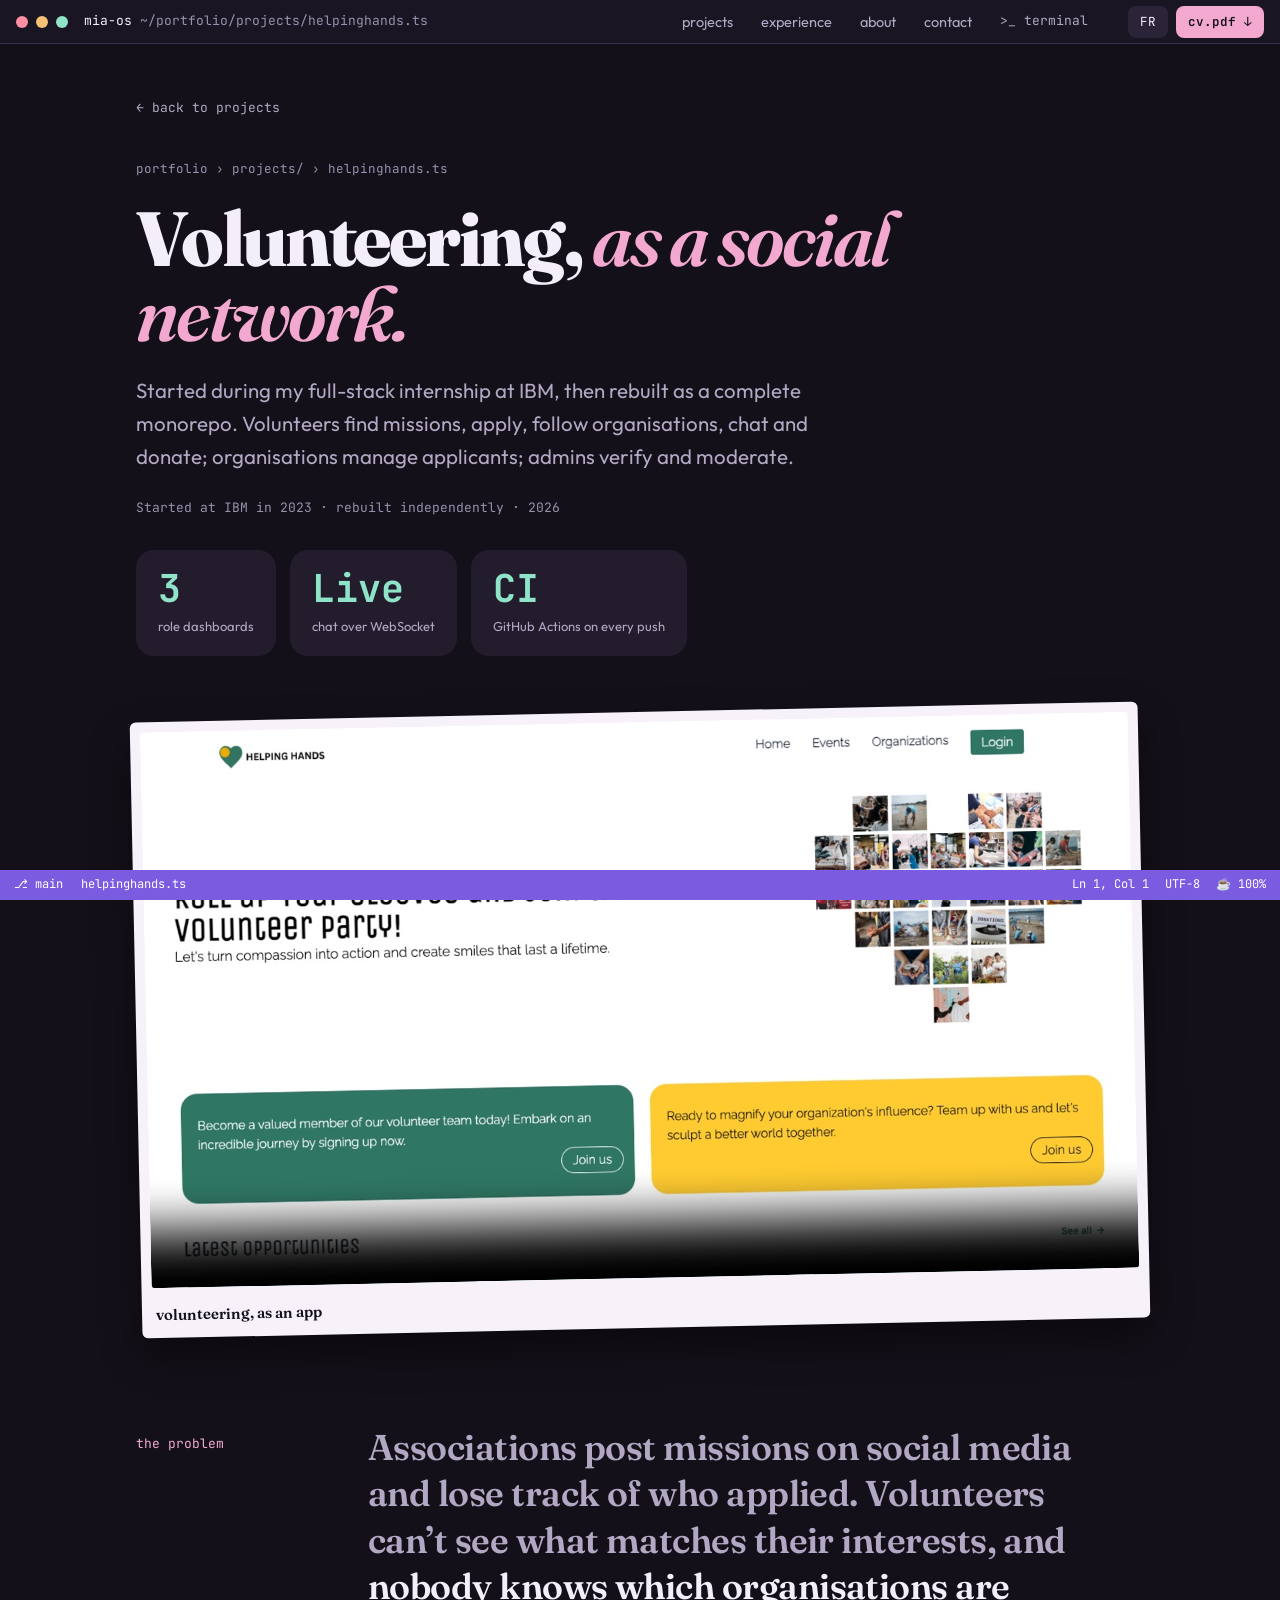
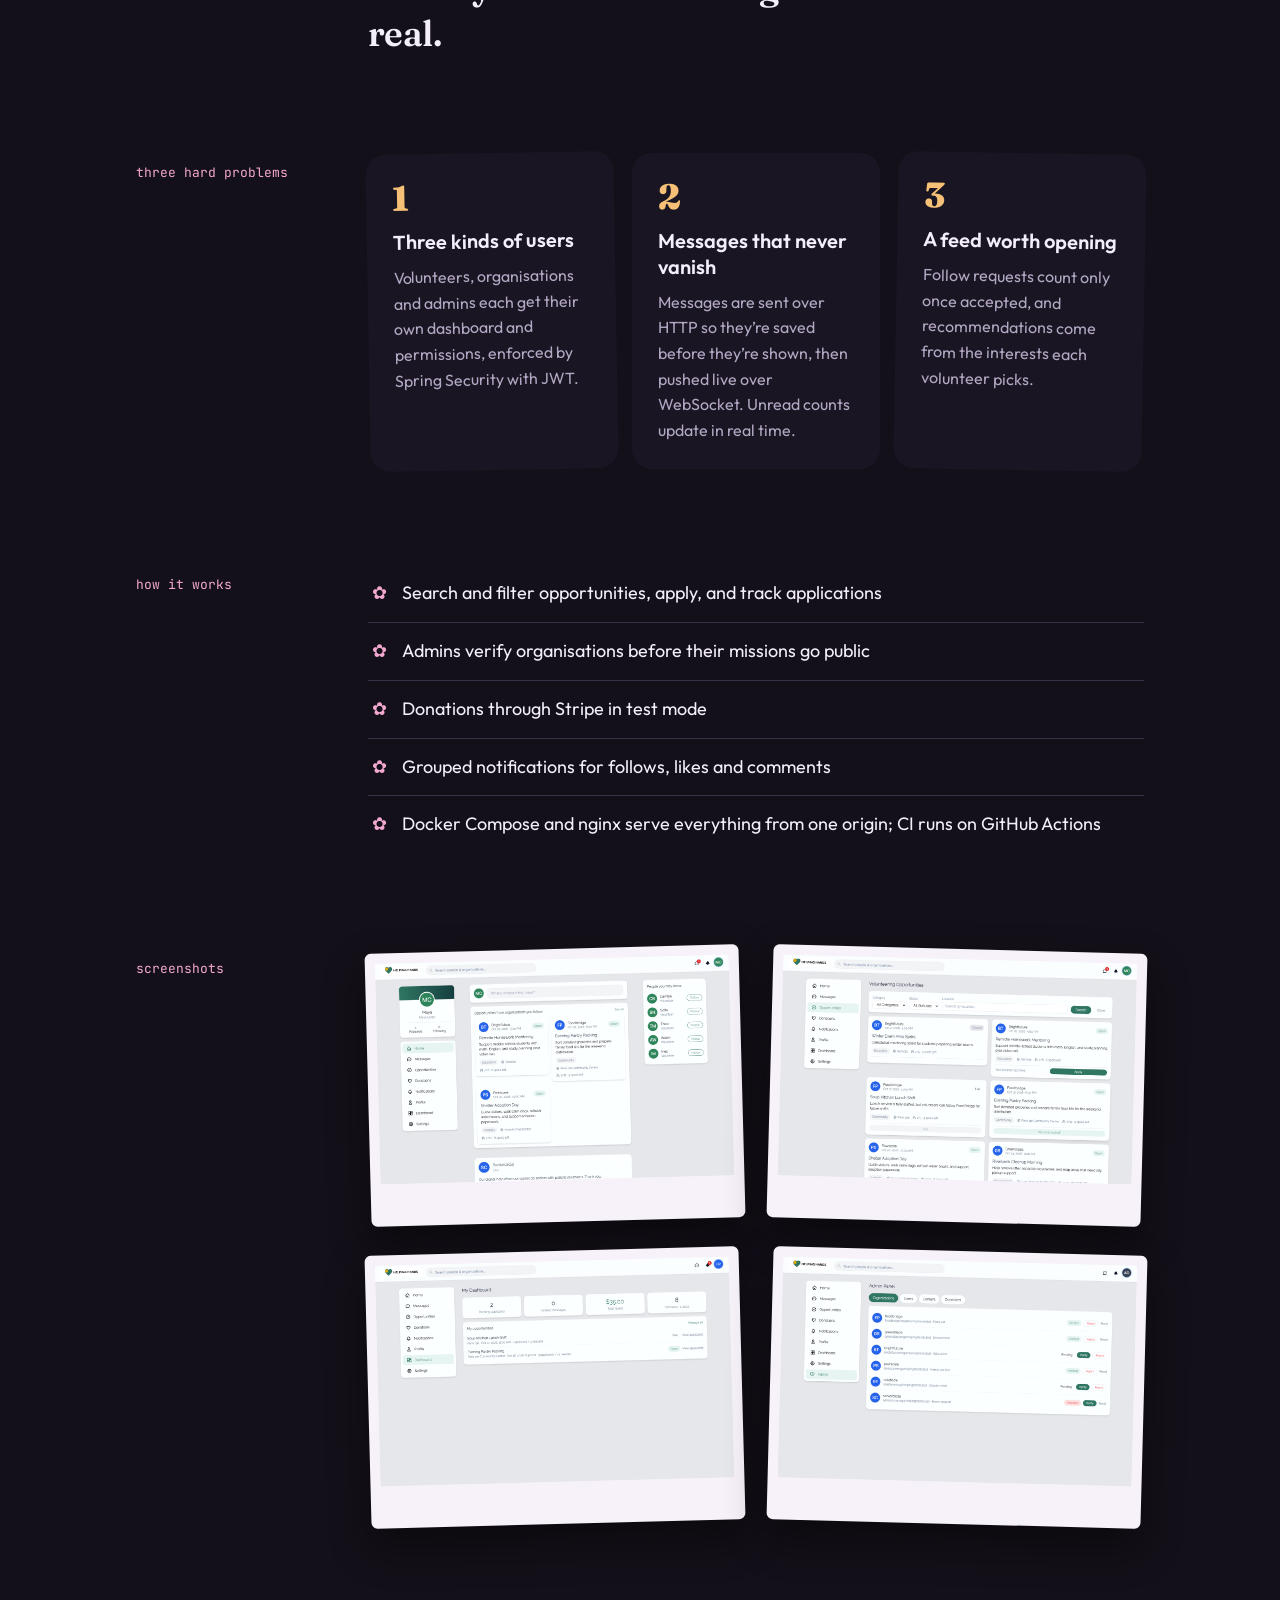
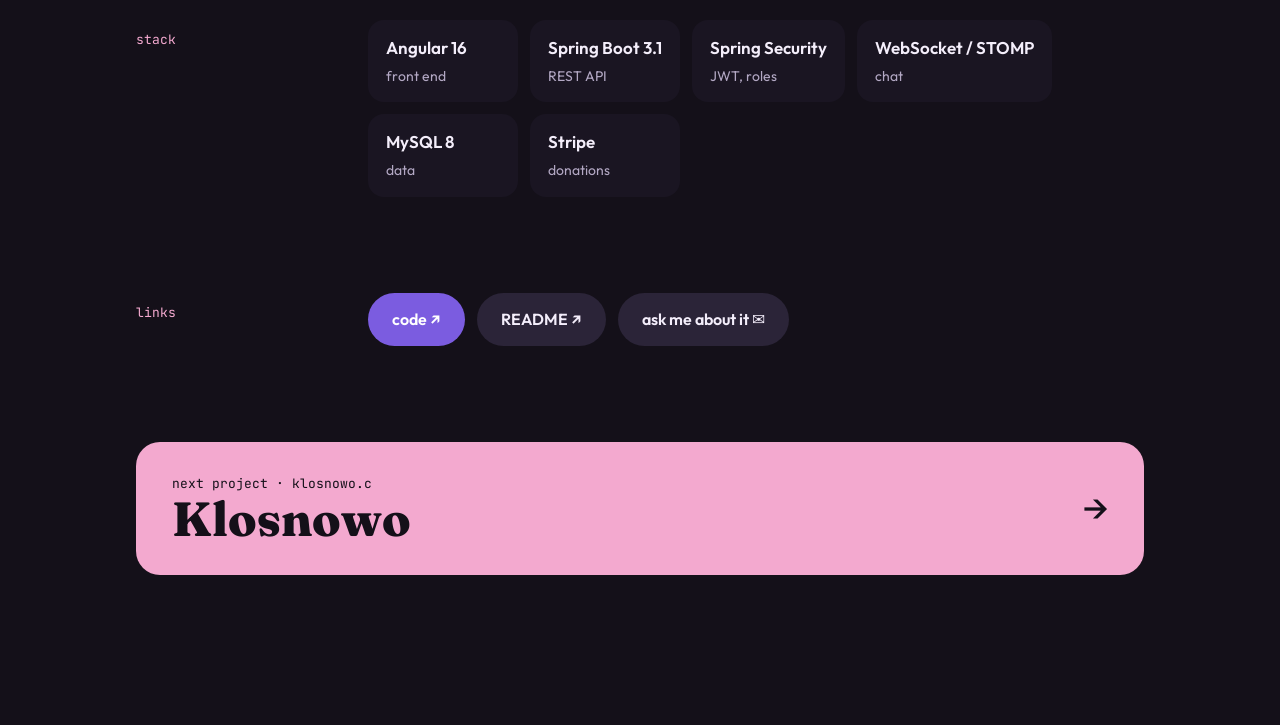
==== work/helpinghands/index.html @ a1e990af "Remove sidebar and achievements game; add a case-study page per project" ====
<!DOCTYPE html>
<html lang="en">
<head>
<meta charset="UTF-8">
<meta name="viewport" content="width=device-width, initial-scale=1.0">
<title>HelpingHands · Mia OS</title>
<meta name="description" content="Started during my full-stack internship at IBM, then rebuilt as a complete monorepo. Volunteers find missions, apply, follow organisations, chat and donate; organisations manage applicants; admins verify and moderate.">
<meta name="theme-color" content="#141019">
<meta name="color-scheme" content="dark">
<link rel="canonical" href="https://miaaa3.github.io/work/helpinghands/">
<meta property="og:type" content="article">
<meta property="og:title" content="HelpingHands: Volunteering, as a social network.">
<meta property="og:description" content="Started during my full-stack internship at IBM, then rebuilt as a complete monorepo. Volunteers find missions, apply, follow organisations, chat and donate; organisations manage applicants; admins verify and moderate.">
<meta property="og:image" content="https://miaaa3.github.io/assets/projects/helpinghands/cover.jpg">
<link rel="icon" href="../../assets/favicon.svg" type="image/svg+xml">
<link rel="preconnect" href="https://fonts.googleapis.com">
<link rel="preconnect" href="https://fonts.gstatic.com" crossorigin>
<link href="https://fonts.googleapis.com/css2?family=Fraunces:ital,opsz,wght@0,9..144,600;0,9..144,800;1,9..144,600&family=Outfit:wght@400;500;600&family=JetBrains+Mono:wght@400;600&display=swap" rel="stylesheet">
<link rel="stylesheet" href="../../css/style.css">
</head>
<body data-case="helpinghands" data-root="../../">
<header class="titlebar">
  <div class="lights" aria-hidden="true"><i></i><i></i><i></i></div>
  <a class="titlebar-name" href="../../">mia-os <span>~/portfolio/projects/helpinghands.ts</span></a>
  <nav class="topnav" aria-label="Sections">
    <a href="../../#projects" data-i18n="nav.work">projects</a>
    <a href="../../#experience" data-i18n="nav.exp">experience</a>
    <a href="../../#about" data-i18n="nav.about">about</a>
    <a href="../../#contact" data-i18n="nav.contact">contact</a>
    <button type="button" id="openTerm">&gt;_ <span data-i18n="nav.term">terminal</span></button>
  </nav>
  <div class="titlebar-actions">
    <button type="button" class="pill" id="langBtn" data-i18n="lang">FR</button>
    <a class="pill pill-rose" href="../../assets/CV-Meryem-Belmouaddine.pdf" target="_blank" rel="noopener">cv.pdf ↓</a>
  </div>
</header>

<main class="case" id="case">
  <noscript><h1>HelpingHands</h1><p>Started during my full-stack internship at IBM, then rebuilt as a complete monorepo. Volunteers find missions, apply, follow organisations, chat and donate; organisations manage applicants; admins verify and moderate.</p><p><a href="https://github.com/miaaa3/HelpingHands">Code on GitHub</a></p></noscript>
</main>

<footer class="statusbar">
  <span>⎇ main</span>
  <span class="hide-sm">helpinghands.ts</span>
  <span class="sb-right"><span id="sbLine">Ln 1, Col 1</span><span class="hide-sm">UTF-8</span><span id="sbCoffee">☕ 100%</span></span>
</footer>

<dialog class="term" id="term" aria-label="Terminal">
  <div class="term-bar"><span>TERMINAL</span><button type="button" id="termClose" aria-label="Close">×</button></div>
  <pre class="term-out" id="termOut"></pre>
  <form class="term-in" id="termForm" autocomplete="off"><label for="termInput">mia@mulhouse ~/portfolio $</label><input id="termInput" type="text" spellcheck="false" autocapitalize="off"></form>
</dialog>

<script src="../../js/projects.js"></script>
<script src="../../js/i18n.js"></script>
<script src="../../js/cases.js"></script>
<script src="../../js/main.js"></script>
</body>
</html>
---- css/style.css ----
/* Mia OS · portfolio v4. Bloom's palette and fonts (Fraunces + Outfit),
   an editor-style shell (title bar, status bar, terminal), a sticker desk
   hero, and one case-study page per project. */

:root {
  --bg: #141019;
  --panel: #1A1522;
  --card: #221C2D;
  --card-2: #2B2438;
  --card-3: #352C45;
  --line: #3A3049;
  --text: #F4EEFB;
  --muted: #B3A8C4;
  --faint: #9A8FAD;
  --violet: #7B5CE0;
  --violet-2: #8F74EA;
  --orchid: #B65FB0;
  --rose: #F3A9CF;
  --peri: #6E7FD0;
  --mint: #8FE3C8;
  --amber: #F6C177;
  --lilac: #DCD0F2;
  --paper: #F7F1FA;

  --display: 'Fraunces', Georgia, serif;
  --sans: 'Outfit', system-ui, sans-serif;
  --mono: 'JetBrains Mono', ui-monospace, Menlo, monospace;
  --ease: cubic-bezier(.2, .9, .25, 1);
  --pop: cubic-bezier(.34, 1.56, .64, 1);
  --side: 260px;
  --bar: 44px;
  --status: 30px;
}

*, *::before, *::after { margin: 0; padding: 0; box-sizing: border-box; }
html { scroll-behavior: smooth; scroll-padding-top: calc(var(--bar) + 48px); }
body { background: var(--bg); color: var(--text); font-family: var(--sans); font-size: 17px; line-height: 1.6; -webkit-font-smoothing: antialiased; overflow-x: hidden; padding-bottom: var(--status); }
a { color: inherit; text-decoration: none; }
img { display: block; max-width: 100%; }
button { font: inherit; color: inherit; background: none; border: 0; cursor: pointer; }
ul, ol { list-style: none; }
em { font-style: italic; color: var(--rose); }
::selection { background: var(--violet); color: #fff; }
:focus-visible { outline: 2px solid var(--rose); outline-offset: 3px; border-radius: 6px; }
.skip { position: absolute; left: 12px; top: -80px; z-index: 300; background: var(--rose); color: var(--bg); padding: 10px 16px; border-radius: 10px; }
.skip:focus { top: 12px; }

/* ================= window chrome ================= */
.titlebar { position: sticky; top: 0; z-index: 100; height: var(--bar); display: flex; align-items: center; gap: 16px; padding: 0 16px; background: var(--panel); border-bottom: 1px solid var(--line); }
.lights { display: flex; gap: 8px; }
.lights i { width: 12px; height: 12px; border-radius: 50%; background: #FF8FA3; }
.lights i:nth-child(2) { background: var(--amber); }
.lights i:nth-child(3) { background: var(--mint); }
.titlebar-name { margin-right: auto; font-family: var(--mono); font-size: 13px; color: var(--text); }
.titlebar-name span { color: var(--faint); }
.titlebar-actions { display: flex; gap: 8px; }
.pill { font-family: var(--mono); font-size: 12.5px; padding: 6px 12px; border-radius: 8px; background: var(--card-2); transition: background-color .2s, transform .2s var(--pop); }
.pill:hover { background: var(--card-3); transform: translateY(-1px); }
.pill-rose { background: var(--rose); color: var(--bg); font-weight: 600; }
.pill-rose:hover { background: #F8C4DE; }

.crumb { font-family: var(--mono); font-size: 12.5px; color: var(--faint); margin-bottom: 22px; }

/* ================= README / hero ================= */
.readme { overflow-x: clip; display: grid; grid-template-columns: minmax(0, 1fr) minmax(0, 1.05fr); gap: 32px; padding: 56px 56px 72px; min-height: calc(100svh - var(--bar) - 40px - var(--status)); align-items: center; }
.status-chip { display: inline-flex; align-items: center; gap: 10px; background: var(--card-2); padding: 7px 14px; border-radius: 999px; font-size: 14px; margin-bottom: 24px; }
.dot { width: 9px; height: 9px; border-radius: 50%; background: var(--mint); animation: ping 2s infinite; }
@keyframes ping { 0% { box-shadow: 0 0 0 0 rgba(143, 227, 200, .6); } 70% { box-shadow: 0 0 0 9px rgba(143, 227, 200, 0); } 100% { box-shadow: 0 0 0 0 rgba(143, 227, 200, 0); } }
.readme h1 { font-family: var(--display); font-weight: 800; font-size: clamp(2.8rem, 5.6vw, 5.4rem); line-height: .98; letter-spacing: -.035em; margin-bottom: 24px; }
.readme h1 em { font-weight: 600; }
.lead { font-size: clamp(1.05rem, 1.3vw, 1.25rem); color: var(--muted); max-width: 560px; margin-bottom: 30px; }
.lead b { color: var(--text); font-weight: 500; }
.actions { display: flex; flex-wrap: wrap; gap: 12px; }
.btn { display: inline-flex; align-items: center; gap: 8px; padding: 14px 24px; border-radius: 999px; font-weight: 600; font-size: 16px; transition: transform .25s var(--pop), background-color .2s; }
.btn:hover { transform: translateY(-3px) rotate(-1deg); }
.btn:active { transform: translateY(0) scale(.97); }
.btn-violet { background: var(--violet); color: #fff; }
.btn-violet:hover { background: var(--violet-2); }
.btn-ghost { background: var(--card-2); }
.btn-ghost:hover { background: var(--card-3); }
.drag-hint { margin-top: 28px; font-family: var(--mono); font-size: 13px; color: var(--faint); }

.desk { position: relative; height: min(640px, 72svh); }
.drag { position: absolute; left: var(--x); top: var(--y); transform: rotate(var(--r)); touch-action: none; cursor: grab; user-select: none; -webkit-user-select: none; transition: transform .35s var(--pop), box-shadow .3s; }
.drag:hover { transform: rotate(0deg) scale(1.03); z-index: 20; }
.drag.dragging { cursor: grabbing; transform: rotate(0deg) scale(1.06); z-index: 30; transition: none; }
.polaroid { display: block; background: var(--paper); padding: 10px 10px 42px; border-radius: 6px; box-shadow: 0 18px 40px rgba(0, 0, 0, .45); color: var(--bg); }
.desk .polaroid { width: var(--w); }
.polaroid img { width: 100%; height: auto; aspect-ratio: 16 / 10; object-fit: cover; object-position: top; border-radius: 3px; pointer-events: none; }
.polaroid .cap { position: absolute; left: 14px; bottom: 11px; font-family: var(--display); font-weight: 600; font-size: 15px; }
.tape { position: absolute; top: -12px; left: 50%; width: 84px; height: 24px; transform: translateX(-50%) rotate(-4deg); background: rgba(246, 193, 119, .72); }
.sticker { font-family: var(--display); font-weight: 800; line-height: 1; text-align: center; box-shadow: 0 10px 24px rgba(0, 0, 0, .35); }
.s-casa { width: 140px; height: 140px; border-radius: 50%; background: var(--amber); color: var(--bg); display: grid; place-items: center; font-size: 20px; }
.s-intern { padding: 13px 20px; border-radius: 999px; background: var(--mint); color: var(--bg); font-size: 19px; }
.s-code { padding: 11px 16px; border-radius: 14px; background: var(--violet); color: #fff; font-family: var(--mono); font-weight: 600; font-size: 14px; }
.s-star { width: 108px; height: 108px; background: var(--orchid); color: var(--paper); display: grid; place-items: center; font-size: 40px; box-shadow: none; clip-path: polygon(50% 0, 61% 35%, 98% 35%, 68% 57%, 79% 91%, 50% 70%, 21% 91%, 32% 57%, 2% 35%, 39% 35%); }
.s-coffee { padding: 11px 18px; border-radius: 14px; background: var(--rose); color: var(--bg); font-size: 17px; }

.marquee { overflow: hidden; max-width: 100%; background: var(--rose); color: var(--bg); padding: 14px 0; white-space: nowrap; }
.marquee-track { display: inline-flex; animation: marquee 40s linear infinite; }
.marquee:hover .marquee-track { animation-play-state: paused; }
.marquee-track span { font-family: var(--display); font-weight: 800; font-size: 24px; padding: 0 18px; }
@keyframes marquee { to { transform: translateX(-50%); } }

/* ================= sections ================= */
.section { padding: 110px 56px; }
.section-head { max-width: 760px; margin-bottom: 56px; }
.section h2 { font-family: var(--display); font-weight: 800; font-size: clamp(2.2rem, 4.2vw, 3.8rem); line-height: 1; letter-spacing: -.03em; margin-bottom: 18px; }
.section h2 em { font-weight: 600; }
.section-head > p:not(.crumb) { color: var(--muted); font-size: 18px; }
.filters { display: flex; gap: 8px; flex-wrap: wrap; margin-top: 24px; }
.filters button { font-family: var(--mono); font-size: 13px; padding: 7px 14px; border-radius: 999px; background: var(--card); color: var(--muted); transition: background-color .2s, color .2s, transform .2s var(--pop); }
.filters button:hover { color: var(--text); transform: translateY(-2px); }
.filters button[aria-pressed="true"] { background: var(--text); color: var(--bg); }

/* projects: polaroid + file card */
.projects { display: flex; flex-direction: column; gap: 72px; }
.project { display: grid; grid-template-columns: minmax(0, 1fr) minmax(0, 1fr); gap: 48px; align-items: center; }
.project.hidden { display: none; }
.project:nth-child(even) .shot { order: 2; }
.shot { position: relative; display: block; width: 100%; transform: rotate(var(--r)); transition: transform .4s var(--pop); text-align: left; }
.shot:hover { transform: rotate(0) scale(1.02); }
.shot .polaroid { padding-bottom: 46px; }
.shot video, .shot img { width: 100%; aspect-ratio: 16 / 10; object-fit: cover; object-position: top; border-radius: 3px; display: block; }
.shot .play { position: absolute; right: 18px; bottom: 56px; background: var(--bg); color: var(--text); font-family: var(--mono); font-size: 12px; padding: 5px 10px; border-radius: 999px; }
.pcard { background: var(--panel); border-radius: 20px; overflow: hidden; }
.pcard-tab { display: flex; justify-content: space-between; padding: 10px 18px; background: var(--card); font-family: var(--mono); font-size: 12.5px; color: var(--muted); }
.pcard-body { padding: 26px 28px 28px; }
.pcard .role { font-size: 14px; color: var(--faint); margin-bottom: 8px; }
.pcard h3 { font-family: var(--display); font-weight: 800; font-size: clamp(1.8rem, 2.6vw, 2.4rem); line-height: 1.05; letter-spacing: -.02em; margin-bottom: 12px; }
.pcard .desc { color: var(--muted); margin-bottom: 20px; }
.figs { display: flex; flex-wrap: wrap; gap: 10px; margin-bottom: 20px; }
.fig { background: var(--card); border-radius: 14px; padding: 10px 14px; }
.fig b { display: block; font-family: var(--mono); font-size: 18px; color: var(--mint); }
.fig span { font-size: 13px; color: var(--muted); }
.tags { display: flex; flex-wrap: wrap; gap: 6px; margin-bottom: 22px; }
.tag { font-family: var(--mono); font-size: 12px; padding: 4px 10px; border-radius: 8px; background: var(--card-2); color: var(--lilac); }
.pcard .actions .btn { padding: 11px 20px; font-size: 15px; }

/* experience: git log */
.log { position: relative; max-width: 940px; }
.log::before { content: ""; position: absolute; left: 13px; top: 18px; bottom: 18px; width: 2px; background: var(--line); }
.commit { position: relative; display: grid; grid-template-columns: 28px 76px minmax(0, 1fr) auto; gap: 18px; align-items: start; padding: 16px 0; }
.commit::before { content: ""; position: absolute; left: 7px; top: 24px; width: 14px; height: 14px; border-radius: 50%; background: var(--bg); border: 3px solid var(--violet); }
.commit.next::before { border-color: var(--rose); background: var(--rose); animation: ping-rose 2s infinite; }
.commit.root::before { border-color: var(--amber); }
@keyframes ping-rose { 0% { box-shadow: 0 0 0 0 rgba(243, 169, 207, .6); } 70% { box-shadow: 0 0 0 10px rgba(243, 169, 207, 0); } 100% { box-shadow: 0 0 0 0 rgba(243, 169, 207, 0); } }
.hash { grid-column: 2; font-family: var(--mono); font-size: 12.5px; color: var(--amber); padding-top: 4px; }
.commit > div { grid-column: 3; }
.commit .when { font-family: var(--mono); font-size: 13px; color: var(--faint); }
.commit h3 { font-size: 21px; font-weight: 600; line-height: 1.3; margin: 2px 0 4px; }
.commit p:not(.when) { color: var(--muted); font-size: 16px; }
.branch { grid-column: 4; font-family: var(--mono); font-size: 12px; padding: 4px 10px; border-radius: 999px; background: var(--card-2); color: var(--lilac); white-space: nowrap; margin-top: 4px; }
.commit.next .branch { background: var(--rose); color: var(--bg); }
.commit.next h3 { color: var(--rose); }

/* about */
.about { display: grid; grid-template-columns: minmax(0, 1.2fr) minmax(0, .8fr); gap: 64px; align-items: center; }
.about-text p:not(.crumb) { color: var(--muted); font-size: 18px; margin-bottom: 18px; max-width: 620px; }
.about-text p b { color: var(--text); font-weight: 500; }
.polaroid.big { position: relative; transform: rotate(var(--r)); max-width: 380px; justify-self: center; transition: transform .4s var(--pop); }
.polaroid.big:hover { transform: rotate(0); }
.polaroid.big img { aspect-ratio: 4 / 5; object-position: center; }

/* skills.json */
.json { background: var(--panel); border-radius: 20px; padding: 32px 36px; font-family: var(--mono); font-size: 15px; line-height: 1.9; overflow-x: auto; color: var(--muted); max-width: 980px; }
.json .k { color: var(--peri); } .json .s { color: var(--mint); } .json .n { color: var(--amber); } .json .c { color: var(--faint); font-style: italic; }

/* contact */
.contact h2 { font-size: clamp(2.8rem, 6vw, 5.4rem); }
.contact-sub { color: var(--muted); font-size: 19px; max-width: 600px; margin-bottom: 32px; }
.email { display: inline-block; font-family: var(--display); font-weight: 600; font-style: italic; font-size: clamp(1.4rem, 3.4vw, 2.6rem); color: var(--rose); margin-bottom: 32px; border-bottom: 3px solid transparent; transition: border-color .25s; overflow-wrap: anywhere; }
.email:hover { border-color: var(--rose); }
.credit { margin-top: 72px; font-size: 13px; color: var(--faint); max-width: 70ch; }

/* status bar + XP */
.statusbar { position: fixed; left: 0; right: 0; bottom: 0; z-index: 120; height: var(--status); display: flex; align-items: center; gap: 18px; padding: 0 14px; background: var(--violet); color: #fff; font-family: var(--mono); font-size: 12px; }
.sb-right { margin-left: auto; display: flex; gap: 16px; }
/* terminal + project sheet */
dialog { border: 0; padding: 0; color: var(--text); }
dialog::backdrop { background: rgba(10, 8, 13, .75); }
.term { width: min(760px, 94vw); margin: auto; background: #0E0B12; border-radius: 16px; overflow: hidden; font-family: var(--mono); font-size: 14px; }
.term-bar { display: flex; justify-content: space-between; align-items: center; padding: 8px 14px; background: var(--panel); font-size: 12px; color: var(--muted); }
.term-bar button { font-size: 20px; line-height: 1; padding: 2px 8px; border-radius: 6px; }
.term-bar button:hover { background: var(--card-2); }
.term-out { height: 340px; overflow-y: auto; padding: 16px 18px; white-space: pre-wrap; word-break: break-word; color: var(--muted); font: inherit; line-height: 1.7; }
.term-out .p { color: var(--mint); } .term-out .r { color: var(--rose); } .term-out .y { color: var(--amber); } .term-out b { color: var(--text); font-weight: 400; }
.term-out a { color: var(--amber); text-decoration: underline; }
.term-in { display: flex; gap: 10px; padding: 12px 18px; background: var(--panel); }
.term-in label { color: var(--mint); white-space: nowrap; }
.term-in input { flex: 1; min-width: 0; background: none; border: 0; outline: 0; color: var(--text); font: inherit; caret-color: var(--rose); }
/* entrance */
.js .rise { opacity: 0; transform: translateY(26px); transition: opacity .7s var(--ease), transform .7s var(--ease); }
.js .rise.in { opacity: 1; transform: none; }
.js .readme-text > * { opacity: 0; transform: translateY(18px); }
.js .desk > * { opacity: 0; }
.loaded .readme-text > * { opacity: 1; transform: none; transition: opacity .7s var(--ease), transform .7s var(--ease); }
.loaded .readme-text > *:nth-child(2) { transition-delay: .06s; } .loaded .readme-text > *:nth-child(3) { transition-delay: .12s; }
.loaded .readme-text > *:nth-child(4) { transition-delay: .2s; } .loaded .readme-text > *:nth-child(5) { transition-delay: .28s; } .loaded .readme-text > *:nth-child(6) { transition-delay: .36s; }
.loaded .desk > * { opacity: 1; animation: drop .7s var(--pop) backwards; }
.loaded .desk > *:nth-child(2) { animation-delay: .12s; } .loaded .desk > *:nth-child(3) { animation-delay: .24s; } .loaded .desk > *:nth-child(4) { animation-delay: .4s; }
.loaded .desk > *:nth-child(5) { animation-delay: .5s; } .loaded .desk > *:nth-child(6) { animation-delay: .6s; } .loaded .desk > *:nth-child(7) { animation-delay: .7s; } .loaded .desk > *:nth-child(8) { animation-delay: .8s; }
@keyframes drop { from { opacity: 0; transform: translateY(-40px) rotate(calc(var(--r) * 3)) scale(.9); } to { opacity: 1; transform: rotate(var(--r)); } }

.hide-sm { }
@media (prefers-reduced-motion: reduce) {
  *, *::before, *::after { animation: none !important; transition: none !important; scroll-behavior: auto !important; }
  .js .rise, .js .readme-text > *, .js .desk > * { opacity: 1; transform: none; }
  .js .desk > .drag { transform: rotate(var(--r)); }
}

/* ================= tablet & phone ================= */
@media (max-width: 1100px) {
  .readme { grid-template-columns: 1fr; padding: 40px 32px 56px; min-height: 0; }
  .desk { height: 520px; }
  .section { padding: 90px 32px; }
  .project, .about { grid-template-columns: 1fr; gap: 28px; }
  .project:nth-child(even) .shot { order: 0; }
  .polaroid.big { max-width: 320px; }
}
@media (max-width: 860px) {
}
@media (max-width: 600px) {
  body { font-size: 16px; }
  .titlebar-name span, .hide-sm { display: none; }
  .readme { padding: 28px 18px 48px; }
  .readme h1 { font-size: clamp(2.4rem, 11vw, 3.2rem); }
  .desk { height: 440px; }
  .desk .polaroid { --w: 72% !important; }
  .s-casa { width: 104px; height: 104px; font-size: 15px; }
  .s-star { width: 76px; height: 76px; font-size: 28px; }
  .section { padding: 72px 18px; }
  .commit { grid-template-columns: 28px minmax(0, 1fr); gap: 4px 12px; }
  .hash, .commit > div, .branch { grid-column: 2; }
  .branch { justify-self: start; }
  .json { padding: 20px; font-size: 13px; }
}

/* ================= top menu ================= */
.topnav { display: flex; gap: 4px; margin-right: 12px; }
.topnav a, .topnav button { font-size: 14.5px; color: var(--muted); padding: 6px 12px; border-radius: 8px; transition: background-color .15s, color .15s; }
.topnav a:hover, .topnav button:hover, .topnav a.active { color: var(--text); background: var(--card-2); }
.topnav button { font-family: var(--mono); font-size: 13px; }
.editor { max-width: 1320px; margin: 0 auto; }
.pcard .actions a.btn-violet { color: #fff; }
.shot { cursor: pointer; }

/* ================= case study pages ================= */
.case { max-width: 1120px; margin: 0 auto; padding: 48px 56px 120px; }
.back { display: inline-flex; gap: 8px; font-family: var(--mono); font-size: 13px; color: var(--muted); margin-bottom: 40px; transition: color .2s, transform .2s var(--pop); }
.back:hover { color: var(--rose); transform: translateX(-3px); }
.case-hero { display: grid; grid-template-columns: minmax(0, 1fr); gap: 24px; margin-bottom: 56px; }
.case h1 { font-family: var(--display); font-weight: 800; font-size: clamp(2.6rem, 6vw, 5.2rem); line-height: .98; letter-spacing: -.035em; max-width: 15ch; }
.case h1 em { font-weight: 600; }
.case-intro { font-size: clamp(1.1rem, 1.6vw, 1.35rem); color: var(--muted); max-width: 680px; }
.case-meta { font-family: var(--mono); font-size: 13px; color: var(--faint); }
.case-figs { display: flex; flex-wrap: wrap; gap: 14px; margin: 8px 0 0; }
.case-figs .fig { padding: 18px 22px; border-radius: 18px; }
.case-figs .fig b { font-size: clamp(1.6rem, 3vw, 2.4rem); line-height: 1.1; }
.case-media { margin: 32px 0 96px; transform: rotate(-1.2deg); }
.case-media .polaroid { padding-bottom: 50px; }
.case-media video, .case-media img { width: 100%; height: auto; aspect-ratio: 16 / 9; object-fit: cover; object-position: top; border-radius: 4px; display: block; }
.case-block { display: grid; grid-template-columns: 200px minmax(0, 1fr); gap: 32px; margin-bottom: 96px; }
.case-label { font-family: var(--mono); font-size: 13px; color: var(--rose); padding-top: 10px; }
.statement { font-family: var(--display); font-weight: 600; font-size: clamp(1.5rem, 2.8vw, 2.3rem); line-height: 1.3; letter-spacing: -.015em; color: var(--muted); max-width: 30ch; }
.statement b { color: var(--text); font-weight: 600; }
.hard { display: grid; grid-template-columns: repeat(3, minmax(0, 1fr)); gap: 16px; }
.hard article { background: var(--panel); border-radius: 20px; padding: 26px; transition: transform .3s var(--pop); }
.hard article:nth-child(1) { transform: rotate(-1deg); } .hard article:nth-child(3) { transform: rotate(1deg); }
.hard article:hover { transform: translateY(-4px) rotate(0); }
.hard .n { font-family: var(--display); font-weight: 800; font-size: 2.2rem; color: var(--amber); line-height: 1; margin-bottom: 14px; }
.hard h3 { font-size: 20px; font-weight: 600; line-height: 1.3; margin-bottom: 10px; }
.hard p { color: var(--muted); font-size: 16px; }
.how li { position: relative; padding: 14px 0 14px 34px; font-size: 18px; border-bottom: 1px solid var(--line); }
.how li:last-child { border-bottom: 0; }
.how li::before { content: "✿"; position: absolute; left: 4px; top: 14px; color: var(--rose); }
.gallery { display: grid; grid-template-columns: repeat(2, minmax(0, 1fr)); gap: 28px; }
.gallery .polaroid { transition: transform .35s var(--pop); }
.gallery .polaroid:nth-child(odd) { transform: rotate(-1.5deg); } .gallery .polaroid:nth-child(even) { transform: rotate(1.5deg); }
.gallery .polaroid:hover { transform: rotate(0) scale(1.02); }
.gallery img { aspect-ratio: 16 / 10; height: auto; }
.stack { display: flex; flex-wrap: wrap; gap: 12px; }
.stack div { background: var(--panel); border-radius: 16px; padding: 14px 18px; min-width: 150px; }
.stack b { display: block; font-weight: 600; font-size: 17px; }
.stack span { color: var(--muted); font-size: 14px; }
.case-links { display: flex; flex-wrap: wrap; gap: 12px; }
.next-case { display: flex; justify-content: space-between; align-items: center; gap: 24px; margin-top: 40px; padding: 32px 36px; border-radius: 24px; background: var(--rose); color: var(--bg); transition: transform .3s var(--pop); }
.next-case:hover { transform: translateY(-4px) rotate(-.5deg); }
.next-case small { display: block; font-family: var(--mono); font-size: 13px; }
.next-case strong { font-family: var(--display); font-weight: 800; font-size: clamp(1.8rem, 4vw, 3rem); line-height: 1; }
.next-case span.arrow { font-size: 2.4rem; }

@media (max-width: 1100px) {
  .topnav a { display: none; }
  .case { padding: 32px 28px 96px; }
  .case-block { grid-template-columns: 1fr; gap: 14px; margin-bottom: 72px; }
  .hard { grid-template-columns: 1fr; }
}
@media (max-width: 600px) {
  .titlebar-name { display: none; }
  .topnav { margin-right: auto; }
  .case { padding: 24px 18px 80px; }
  .gallery { grid-template-columns: 1fr; }
  .next-case { padding: 24px; }
}
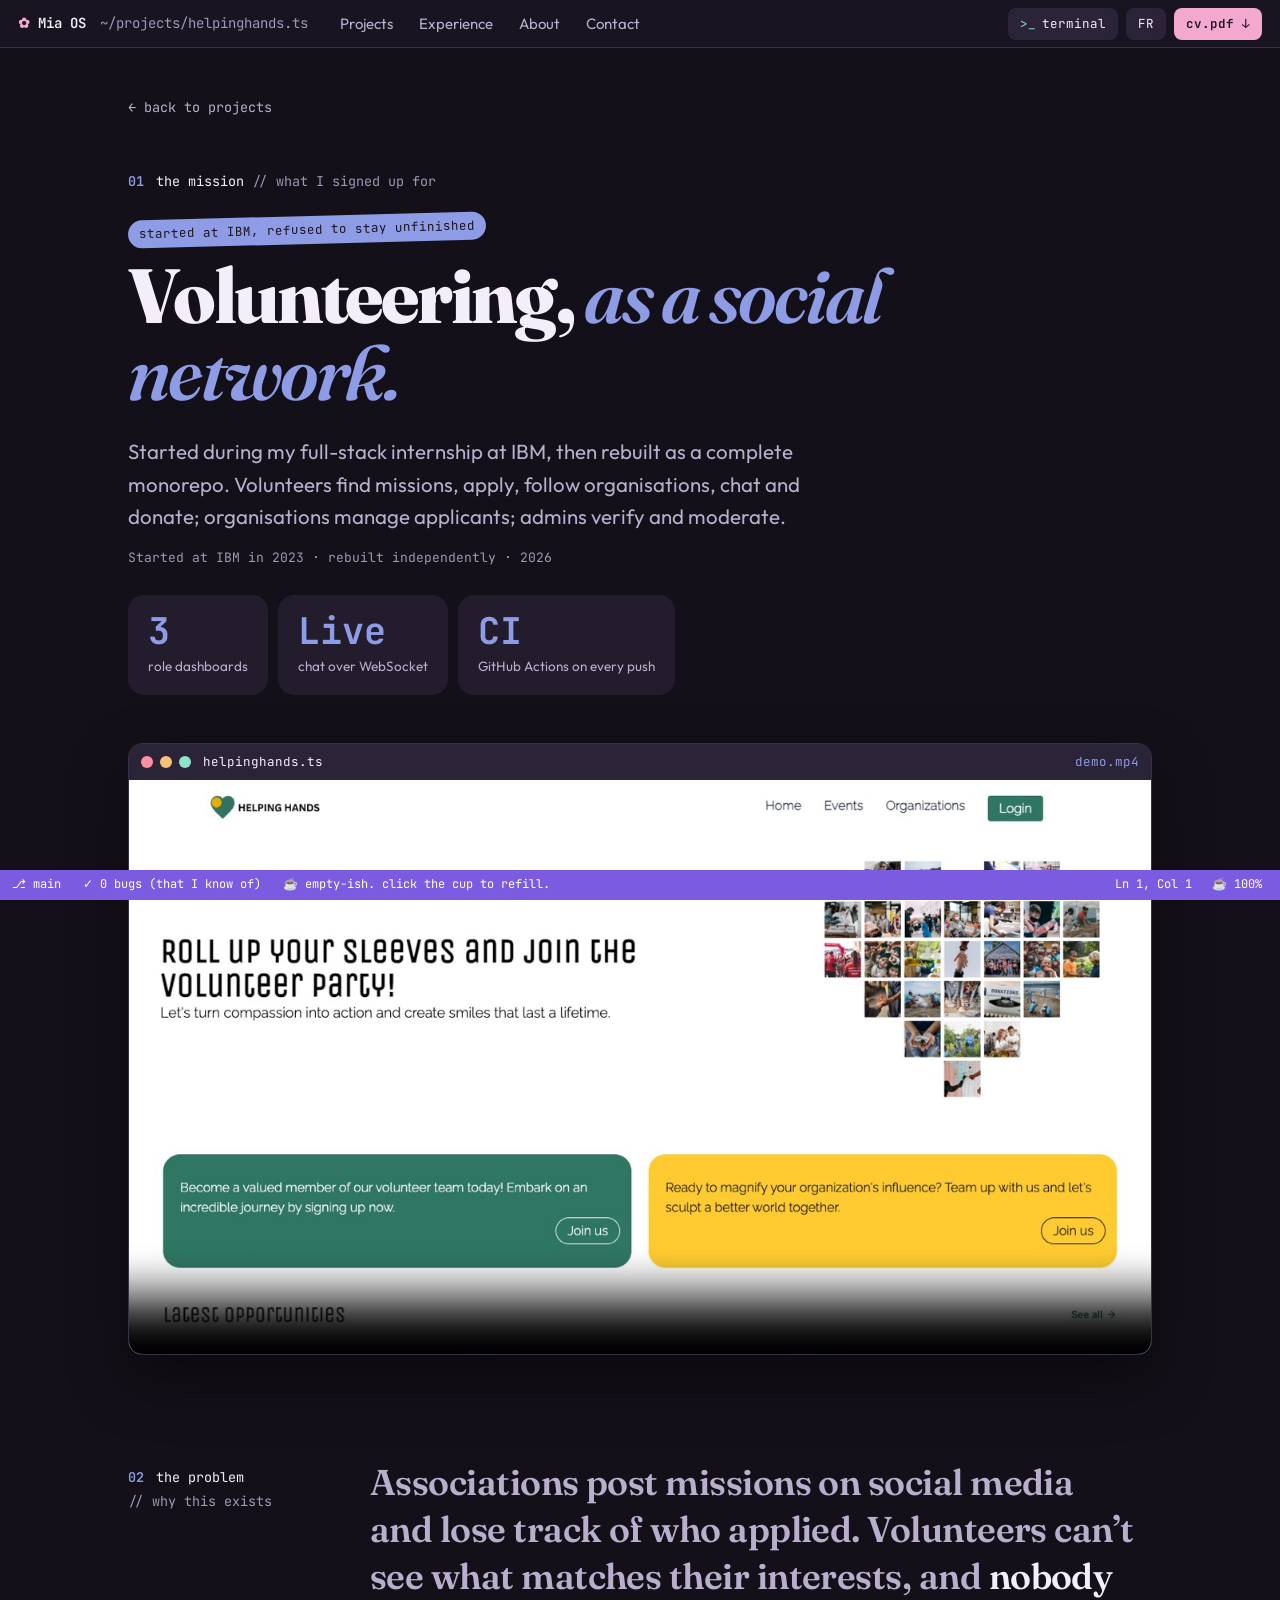
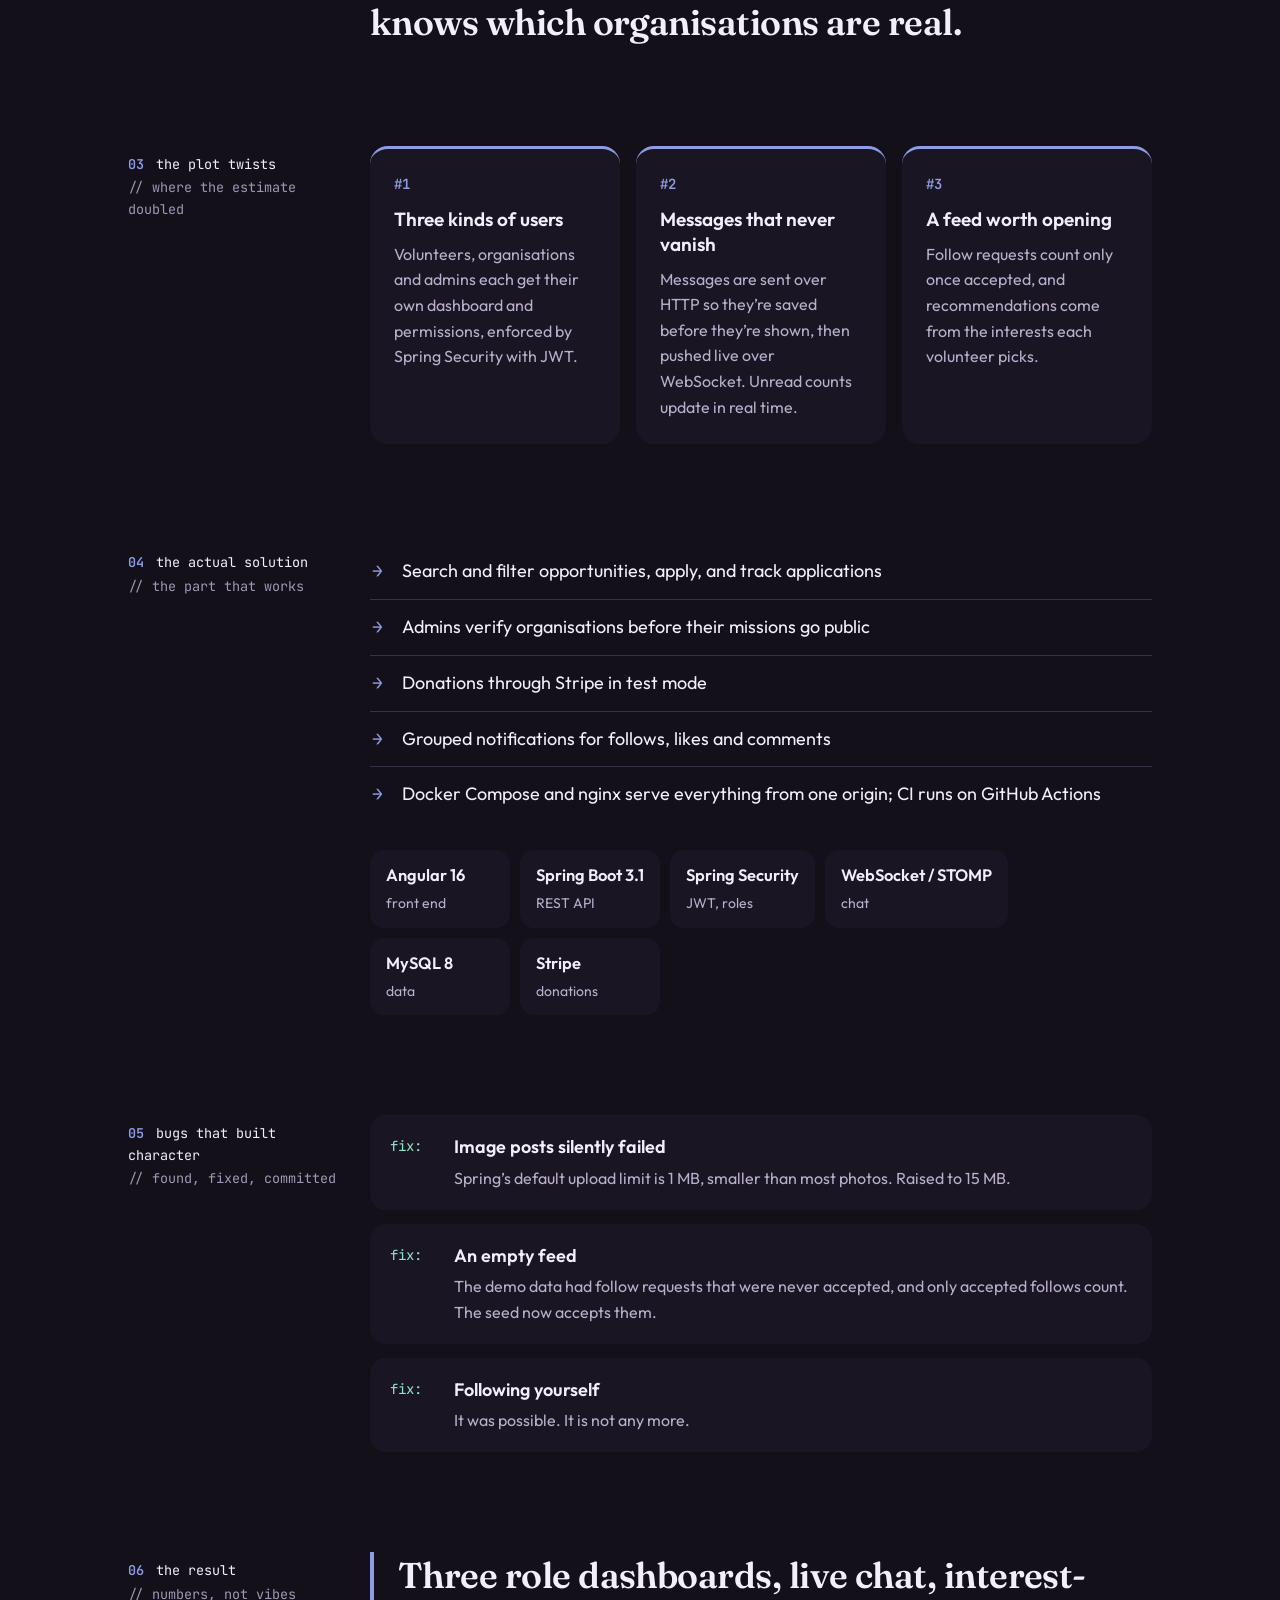
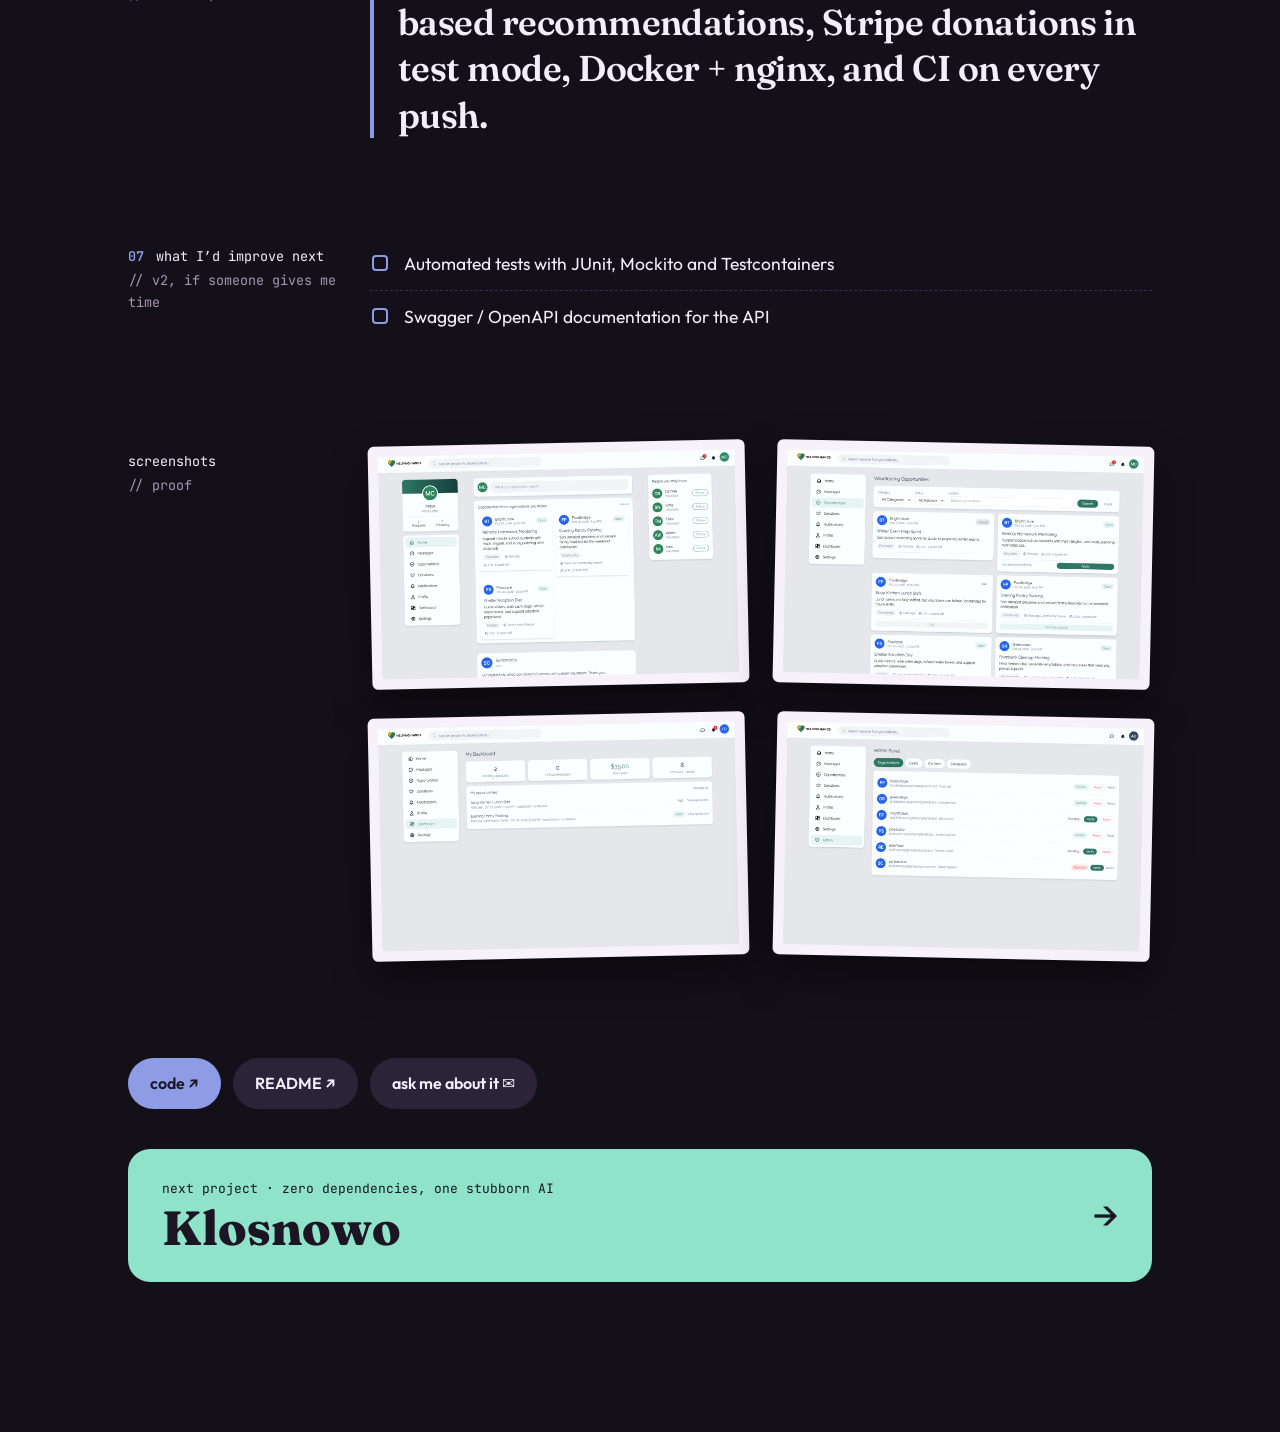
==== commit fc9d42f4: "Portfolio v5: Mia OS desktop hero, a different card per project, mission-style case studies, easter " ====
--- a/work/helpinghands/index.html
+++ b/work/helpinghands/index.html
@@ -6,6 +6,7 @@
 <title>HelpingHands · Mia OS</title>
 <meta name="description" content="Started during my full-stack internship at IBM, then rebuilt as a complete monorepo. Volunteers find missions, apply, follow organisations, chat and donate; organisations manage applicants; admins verify and moderate.">
 <meta name="theme-color" content="#141019">
+<style>body{--accent:#8E9CE6}</style>
 <meta name="color-scheme" content="dark">
 <link rel="canonical" href="https://miaaa3.github.io/work/helpinghands/">
 <meta property="og:type" content="article">
@@ -19,18 +20,18 @@
 <link rel="stylesheet" href="../../css/style.css">
 </head>
 <body data-case="helpinghands" data-root="../../">
-<header class="titlebar">
-  <div class="lights" aria-hidden="true"><i></i><i></i><i></i></div>
-  <a class="titlebar-name" href="../../">mia-os <span>~/portfolio/projects/helpinghands.ts</span></a>
+<a class="skip" href="#case" data-i18n="skip">Skip to content</a>
+<header class="menubar">
+  <a class="brand" href="../../" aria-label="Mia OS, home"><span class="brand-mark" aria-hidden="true">✿</span> Mia OS <span class="hide-sm path-inline">~/projects/helpinghands.ts</span></a>
   <nav class="topnav" aria-label="Sections">
-    <a href="../../#projects" data-i18n="nav.work">projects</a>
-    <a href="../../#experience" data-i18n="nav.exp">experience</a>
-    <a href="../../#about" data-i18n="nav.about">about</a>
-    <a href="../../#contact" data-i18n="nav.contact">contact</a>
-    <button type="button" id="openTerm">&gt;_ <span data-i18n="nav.term">terminal</span></button>
+    <a href="../../#projects" data-i18n="nav.work">Projects</a>
+    <a href="../../#experience" data-i18n="nav.exp">Experience</a>
+    <a href="../../#about" data-i18n="nav.about">About</a>
+    <a href="../../#contact" data-i18n="nav.contact">Contact</a>
   </nav>
-  <div class="titlebar-actions">
-    <button type="button" class="pill" id="langBtn" data-i18n="lang">FR</button>
+  <div class="menubar-right">
+    <button type="button" class="pill pill-term" id="openTerm" aria-label="Open the terminal"><span aria-hidden="true">&gt;_</span><span class="hide-sm" data-i18n="nav.term">terminal</span></button>
+    <button type="button" class="pill" id="langBtn" data-i18n="lang" aria-label="Passer en français">FR</button>
     <a class="pill pill-rose" href="../../assets/CV-Meryem-Belmouaddine.pdf" target="_blank" rel="noopener">cv.pdf ↓</a>
   </div>
 </header>
@@ -40,16 +41,11 @@
 </main>
 
 <footer class="statusbar">
-  <span>⎇ main</span>
-  <span class="hide-sm">helpinghands.ts</span>
-  <span class="sb-right"><span id="sbLine">Ln 1, Col 1</span><span class="hide-sm">UTF-8</span><span id="sbCoffee">☕ 100%</span></span>
+  <span class="hide-sm">⎇ main</span>
+  <button type="button" class="sb-btn" id="bugBtn" data-i18n="sb.bugs">✓ 0 bugs (that I know of)</button>
+  <span class="sb-msg" id="sbMsg" aria-live="polite"></span>
+  <span class="sb-right"><span class="hide-sm" id="sbLine">Ln 1, Col 1</span><button type="button" class="sb-btn" id="sbCoffee" aria-label="Refill coffee">☕ 100%</button></span>
 </footer>
-
-<dialog class="term" id="term" aria-label="Terminal">
-  <div class="term-bar"><span>TERMINAL</span><button type="button" id="termClose" aria-label="Close">×</button></div>
-  <pre class="term-out" id="termOut"></pre>
-  <form class="term-in" id="termForm" autocomplete="off"><label for="termInput">mia@mulhouse ~/portfolio $</label><input id="termInput" type="text" spellcheck="false" autocapitalize="off"></form>
-</dialog>
 
 <script src="../../js/projects.js"></script>
 <script src="../../js/i18n.js"></script>
--- a/css/style.css
+++ b/css/style.css
@@ -1,6 +1,6 @@
-/* Mia OS · portfolio v4. Bloom's palette and fonts (Fraunces + Outfit),
-   an editor-style shell (title bar, status bar, terminal), a sticker desk
-   hero, and one case-study page per project. */
+/* Mia OS · portfolio v5. A desktop that accidentally became a portfolio.
+   Bloom's palette, three fonts with one job each (Fraunces for headlines, Outfit for
+   reading, JetBrains Mono for anything the computer says), one accent per project. */
 
 :root {
   --bg: #141019;
@@ -10,296 +10,458 @@
   --card-3: #352C45;
   --line: #3A3049;
   --text: #F4EEFB;
-  --muted: #B3A8C4;
-  --faint: #9A8FAD;
+  --muted: #B9AECB;
+  --faint: #A196B4;
   --violet: #7B5CE0;
   --violet-2: #8F74EA;
   --orchid: #B65FB0;
   --rose: #F3A9CF;
-  --peri: #6E7FD0;
+  --peri: #8E9CE6;
   --mint: #8FE3C8;
   --amber: #F6C177;
   --lilac: #DCD0F2;
   --paper: #F7F1FA;
+  --ink: #1C1524;
+  --accent: var(--rose);
 
   --display: 'Fraunces', Georgia, serif;
   --sans: 'Outfit', system-ui, sans-serif;
   --mono: 'JetBrains Mono', ui-monospace, Menlo, monospace;
   --ease: cubic-bezier(.2, .9, .25, 1);
   --pop: cubic-bezier(.34, 1.56, .64, 1);
-  --side: 260px;
-  --bar: 44px;
+  --bar: 48px;
   --status: 30px;
+  --shadow: 0 24px 60px rgba(0, 0, 0, .45);
 }
 
 *, *::before, *::after { margin: 0; padding: 0; box-sizing: border-box; }
-html { scroll-behavior: smooth; scroll-padding-top: calc(var(--bar) + 48px); }
+html { scroll-behavior: smooth; scroll-padding-top: calc(var(--bar) + 32px); }
 body { background: var(--bg); color: var(--text); font-family: var(--sans); font-size: 17px; line-height: 1.6; -webkit-font-smoothing: antialiased; overflow-x: hidden; padding-bottom: var(--status); }
 a { color: inherit; text-decoration: none; }
-img { display: block; max-width: 100%; }
+img, video { display: block; max-width: 100%; }
 button { font: inherit; color: inherit; background: none; border: 0; cursor: pointer; }
 ul, ol { list-style: none; }
 em { font-style: italic; color: var(--rose); }
+code { font-family: var(--mono); font-size: .88em; background: var(--card-2); padding: 1px 6px; border-radius: 5px; }
+pre code { background: none; padding: 0; font-size: inherit; border-radius: 0; }
 ::selection { background: var(--violet); color: #fff; }
 :focus-visible { outline: 2px solid var(--rose); outline-offset: 3px; border-radius: 6px; }
-.skip { position: absolute; left: 12px; top: -80px; z-index: 300; background: var(--rose); color: var(--bg); padding: 10px 16px; border-radius: 10px; }
+.skip { position: absolute; left: 12px; top: -80px; z-index: 300; background: var(--rose); color: var(--ink); padding: 10px 16px; border-radius: 10px; }
 .skip:focus { top: 12px; }
 
-/* ================= window chrome ================= */
-.titlebar { position: sticky; top: 0; z-index: 100; height: var(--bar); display: flex; align-items: center; gap: 16px; padding: 0 16px; background: var(--panel); border-bottom: 1px solid var(--line); }
-.lights { display: flex; gap: 8px; }
-.lights i { width: 12px; height: 12px; border-radius: 50%; background: #FF8FA3; }
-.lights i:nth-child(2) { background: var(--amber); }
-.lights i:nth-child(3) { background: var(--mint); }
-.titlebar-name { margin-right: auto; font-family: var(--mono); font-size: 13px; color: var(--text); }
-.titlebar-name span { color: var(--faint); }
-.titlebar-actions { display: flex; gap: 8px; }
-.pill { font-family: var(--mono); font-size: 12.5px; padding: 6px 12px; border-radius: 8px; background: var(--card-2); transition: background-color .2s, transform .2s var(--pop); }
+/* ================= menu bar ================= */
+.menubar { position: sticky; top: 0; z-index: 100; height: var(--bar); display: flex; align-items: center; gap: 20px; padding: 0 18px; background: rgba(26, 21, 34, .92); backdrop-filter: blur(10px); -webkit-backdrop-filter: blur(10px); border-bottom: 1px solid var(--line); }
+.brand { font-family: var(--mono); font-weight: 600; font-size: 14px; white-space: nowrap; }
+.brand-mark { color: var(--rose); display: inline-block; transition: transform .6s var(--pop); }
+.brand:hover .brand-mark { transform: rotate(180deg); }
+.topnav { display: flex; gap: 2px; }
+.topnav a { font-size: 15px; color: var(--muted); padding: 6px 12px; border-radius: 8px; transition: background-color .15s, color .15s; }
+.topnav a:hover, .topnav a.active { color: var(--text); background: var(--card-2); }
+.menubar-right { margin-left: auto; display: flex; align-items: center; gap: 8px; }
+.pill { display: inline-flex; gap: 6px; align-items: center; font-family: var(--mono); font-size: 12.5px; padding: 6px 12px; border-radius: 8px; background: var(--card-2); transition: background-color .2s, transform .2s var(--pop); white-space: nowrap; }
 .pill:hover { background: var(--card-3); transform: translateY(-1px); }
-.pill-rose { background: var(--rose); color: var(--bg); font-weight: 600; }
+.pill-term span:first-child { color: var(--mint); }
+.pill-rose { background: var(--rose); color: var(--ink); font-weight: 600; }
 .pill-rose:hover { background: #F8C4DE; }
-
-.crumb { font-family: var(--mono); font-size: 12.5px; color: var(--faint); margin-bottom: 22px; }
-
-/* ================= README / hero ================= */
-.readme { overflow-x: clip; display: grid; grid-template-columns: minmax(0, 1fr) minmax(0, 1.05fr); gap: 32px; padding: 56px 56px 72px; min-height: calc(100svh - var(--bar) - 40px - var(--status)); align-items: center; }
-.status-chip { display: inline-flex; align-items: center; gap: 10px; background: var(--card-2); padding: 7px 14px; border-radius: 999px; font-size: 14px; margin-bottom: 24px; }
-.dot { width: 9px; height: 9px; border-radius: 50%; background: var(--mint); animation: ping 2s infinite; }
-@keyframes ping { 0% { box-shadow: 0 0 0 0 rgba(143, 227, 200, .6); } 70% { box-shadow: 0 0 0 9px rgba(143, 227, 200, 0); } 100% { box-shadow: 0 0 0 0 rgba(143, 227, 200, 0); } }
-.readme h1 { font-family: var(--display); font-weight: 800; font-size: clamp(2.8rem, 5.6vw, 5.4rem); line-height: .98; letter-spacing: -.035em; margin-bottom: 24px; }
-.readme h1 em { font-weight: 600; }
-.lead { font-size: clamp(1.05rem, 1.3vw, 1.25rem); color: var(--muted); max-width: 560px; margin-bottom: 30px; }
-.lead b { color: var(--text); font-weight: 500; }
+.clock { font-family: var(--mono); font-size: 12.5px; color: var(--faint); min-width: 72px; text-align: right; }
+
+.path { font-family: var(--mono); font-size: 13px; color: var(--faint); margin-bottom: 18px; }
+
+/* ================= buttons ================= */
 .actions { display: flex; flex-wrap: wrap; gap: 12px; }
-.btn { display: inline-flex; align-items: center; gap: 8px; padding: 14px 24px; border-radius: 999px; font-weight: 600; font-size: 16px; transition: transform .25s var(--pop), background-color .2s; }
+.btn { display: inline-flex; align-items: center; gap: 8px; padding: 13px 22px; border-radius: 999px; font-weight: 600; font-size: 16px; transition: transform .25s var(--pop), background-color .2s, filter .2s; }
 .btn:hover { transform: translateY(-3px) rotate(-1deg); }
 .btn:active { transform: translateY(0) scale(.97); }
 .btn-violet { background: var(--violet); color: #fff; }
 .btn-violet:hover { background: var(--violet-2); }
+.btn-accent { background: var(--accent); color: var(--ink); }
+.btn-accent:hover { filter: brightness(1.08); }
 .btn-ghost { background: var(--card-2); }
 .btn-ghost:hover { background: var(--card-3); }
-.drag-hint { margin-top: 28px; font-family: var(--mono); font-size: 13px; color: var(--faint); }
-
-.desk { position: relative; height: min(640px, 72svh); }
-.drag { position: absolute; left: var(--x); top: var(--y); transform: rotate(var(--r)); touch-action: none; cursor: grab; user-select: none; -webkit-user-select: none; transition: transform .35s var(--pop), box-shadow .3s; }
-.drag:hover { transform: rotate(0deg) scale(1.03); z-index: 20; }
-.drag.dragging { cursor: grabbing; transform: rotate(0deg) scale(1.06); z-index: 30; transition: none; }
-.polaroid { display: block; background: var(--paper); padding: 10px 10px 42px; border-radius: 6px; box-shadow: 0 18px 40px rgba(0, 0, 0, .45); color: var(--bg); }
-.desk .polaroid { width: var(--w); }
-.polaroid img { width: 100%; height: auto; aspect-ratio: 16 / 10; object-fit: cover; object-position: top; border-radius: 3px; pointer-events: none; }
-.polaroid .cap { position: absolute; left: 14px; bottom: 11px; font-family: var(--display); font-weight: 600; font-size: 15px; }
-.tape { position: absolute; top: -12px; left: 50%; width: 84px; height: 24px; transform: translateX(-50%) rotate(-4deg); background: rgba(246, 193, 119, .72); }
-.sticker { font-family: var(--display); font-weight: 800; line-height: 1; text-align: center; box-shadow: 0 10px 24px rgba(0, 0, 0, .35); }
-.s-casa { width: 140px; height: 140px; border-radius: 50%; background: var(--amber); color: var(--bg); display: grid; place-items: center; font-size: 20px; }
-.s-intern { padding: 13px 20px; border-radius: 999px; background: var(--mint); color: var(--bg); font-size: 19px; }
-.s-code { padding: 11px 16px; border-radius: 14px; background: var(--violet); color: #fff; font-family: var(--mono); font-weight: 600; font-size: 14px; }
-.s-star { width: 108px; height: 108px; background: var(--orchid); color: var(--paper); display: grid; place-items: center; font-size: 40px; box-shadow: none; clip-path: polygon(50% 0, 61% 35%, 98% 35%, 68% 57%, 79% 91%, 50% 70%, 21% 91%, 32% 57%, 2% 35%, 39% 35%); }
-.s-coffee { padding: 11px 18px; border-radius: 14px; background: var(--rose); color: var(--bg); font-size: 17px; }
-
-.marquee { overflow: hidden; max-width: 100%; background: var(--rose); color: var(--bg); padding: 14px 0; white-space: nowrap; }
-.marquee-track { display: inline-flex; animation: marquee 40s linear infinite; }
-.marquee:hover .marquee-track { animation-play-state: paused; }
-.marquee-track span { font-family: var(--display); font-weight: 800; font-size: 24px; padding: 0 18px; }
-@keyframes marquee { to { transform: translateX(-50%); } }
+
+/* ================= windows (shared) ================= */
+.win { position: relative; background: var(--card); border: 1px solid var(--line); border-radius: 14px; overflow: hidden; box-shadow: var(--shadow); }
+.win-bar { display: flex; align-items: center; gap: 12px; height: 36px; padding: 0 12px; background: var(--card-2); font-family: var(--mono); font-size: 12.5px; color: var(--muted); user-select: none; -webkit-user-select: none; }
+.lights { display: inline-flex; gap: 7px; }
+.lights i, .lights button { width: 12px; height: 12px; border-radius: 50%; background: #FF8FA3; padding: 0; display: grid; place-items: center; font-size: 10px; line-height: 1; color: transparent; }
+.lights i:nth-child(2) { background: var(--amber); }
+.lights i:nth-child(3) { background: var(--mint); }
+.lights button:hover, .lights button:focus-visible { color: var(--ink); }
+.lights button::after { content: "×"; }
+.win-title { color: var(--text); white-space: nowrap; overflow: hidden; text-overflow: ellipsis; }
+.win-meta { margin-left: auto; color: var(--accent); white-space: nowrap; }
+
+/* ================= hero: the desktop ================= */
+.hero { display: grid; grid-template-columns: minmax(0, .92fr) minmax(0, 1.08fr); gap: 48px; align-items: center; max-width: 1400px; margin: 0 auto; padding: 48px 48px 72px; min-height: calc(100svh - var(--bar) - var(--status)); overflow-x: clip; }
+.whoami { font-family: var(--mono); font-size: 14px; color: var(--muted); margin-bottom: 20px; }
+.whoami .prompt { color: var(--mint); }
+.whoami .out { display: block; color: var(--text); margin-top: 2px; }
+.hero h1 { font-family: var(--display); font-weight: 800; font-size: clamp(2.8rem, 5.4vw, 5.3rem); line-height: 1; letter-spacing: -.035em; margin-bottom: 24px; }
+.hero h1 em { font-weight: 600; }
+.lead { font-size: clamp(1.05rem, 1.35vw, 1.25rem); color: var(--muted); max-width: 540px; margin-bottom: 24px; }
+.status-chip { display: inline-flex; align-items: center; gap: 10px; background: var(--card-2); padding: 8px 15px; border-radius: 999px; font-size: 15px; margin-bottom: 26px; }
+.dot { width: 9px; height: 9px; border-radius: 50%; background: var(--mint); animation: ping 2s infinite; flex: none; }
+@keyframes ping { 0% { box-shadow: 0 0 0 0 rgba(143, 227, 200, .6); } 70% { box-shadow: 0 0 0 9px rgba(143, 227, 200, 0); } 100% { box-shadow: 0 0 0 0 rgba(143, 227, 200, 0); } }
+.facts { display: flex; flex-wrap: wrap; gap: 8px 22px; margin-top: 30px; font-size: 15px; color: var(--muted); }
+.facts b { font-family: var(--mono); color: var(--amber); font-weight: 600; margin-right: 2px; }
+
+.desktop { position: relative; height: min(620px, 74svh); }
+.desktop > * { position: absolute; left: var(--x); top: var(--y); }
+.desktop .dragging { transition: none !important; }
+.win-main { width: 88%; --accent: var(--mint); transition: transform .45s var(--ease), opacity .45s; }
+.win-main .win-bar, .win-term .win-bar { cursor: grab; }
+.win-main .dragging .win-bar, .dragging .win-bar { cursor: grabbing; }
+.win-body { display: block; position: relative; }
+.win-body video { width: 100%; aspect-ratio: 16 / 10; object-fit: cover; object-position: top; background: var(--panel); }
+.win-caption { display: flex; flex-wrap: wrap; gap: 4px 10px; align-items: baseline; padding: 11px 14px; font-size: 14px; color: var(--muted); background: var(--card); }
+.win-caption b { color: var(--text); font-weight: 600; }
+.win-body:hover .win-caption b { color: var(--mint); }
+.win.minimized { transform: translateY(60px) scale(.08); opacity: 0; }
+
+.win-term { width: 54%; background: #0E0B12; }
+.boot { padding: 12px 14px 14px; font-family: var(--mono); font-size: 12.5px; line-height: 1.75; color: var(--muted); white-space: pre-wrap; }
+.boot span:nth-child(4) { color: var(--amber); }
+.boot span:last-of-type { color: var(--mint); }
+.caret { display: inline-block; width: 8px; height: 14px; background: var(--rose); vertical-align: -2px; margin-left: 4px; animation: blink 1s steps(1) infinite; }
+@keyframes blink { 50% { opacity: 0; } }
+
+.note { width: 210px; padding: 16px 18px 18px; background: var(--amber); color: var(--ink); border-radius: 4px 4px 18px 4px; transform: rotate(3deg); box-shadow: 0 16px 34px rgba(0, 0, 0, .4); cursor: grab; transition: transform .35s var(--pop); }
+.note:hover { transform: rotate(0deg) scale(1.03); }
+.note-title { font-family: var(--mono); font-weight: 600; font-size: 13px; margin-bottom: 8px; }
+.note li { position: relative; padding-left: 24px; font-size: 15px; line-height: 1.45; margin-bottom: 4px; }
+.note li::before { content: ""; position: absolute; left: 0; top: 3px; width: 14px; height: 14px; border: 2px solid var(--ink); border-radius: 3px; }
+.note li.done { text-decoration: line-through; text-decoration-thickness: 2px; }
+.note li.done::after { content: "✓"; position: absolute; left: 2px; top: -3px; font-weight: 800; }
+.note-nope { text-align: left; font-size: 15px; line-height: 1.45; color: var(--ink); text-decoration: underline dotted; text-underline-offset: 3px; }
+.shake { animation: shake .45s; }
+@keyframes shake { 20%, 60% { transform: translateX(-5px); } 40%, 80% { transform: translateX(5px); } }
+
+.sticker { font-family: var(--display); font-weight: 800; line-height: 1; text-align: center; box-shadow: 0 10px 24px rgba(0, 0, 0, .35); transform: rotate(var(--r)); cursor: grab; touch-action: none; user-select: none; -webkit-user-select: none; transition: transform .35s var(--pop); }
+.sticker:hover { transform: rotate(0) scale(1.05); }
+.s-casa { width: 118px; height: 118px; border-radius: 50%; background: var(--rose); color: var(--ink); display: grid; place-items: center; font-size: 19px; }
 
 /* ================= sections ================= */
-.section { padding: 110px 56px; }
-.section-head { max-width: 760px; margin-bottom: 56px; }
-.section h2 { font-family: var(--display); font-weight: 800; font-size: clamp(2.2rem, 4.2vw, 3.8rem); line-height: 1; letter-spacing: -.03em; margin-bottom: 18px; }
+main > .section { max-width: 1320px; margin: 0 auto; padding: 112px 48px; }
+.section-head { max-width: 780px; margin-bottom: 56px; }
+.section h2 { font-family: var(--display); font-weight: 800; font-size: clamp(2.3rem, 4.4vw, 4rem); line-height: 1.02; letter-spacing: -.03em; margin-bottom: 18px; }
 .section h2 em { font-weight: 600; }
-.section-head > p:not(.crumb) { color: var(--muted); font-size: 18px; }
-.filters { display: flex; gap: 8px; flex-wrap: wrap; margin-top: 24px; }
-.filters button { font-family: var(--mono); font-size: 13px; padding: 7px 14px; border-radius: 999px; background: var(--card); color: var(--muted); transition: background-color .2s, color .2s, transform .2s var(--pop); }
-.filters button:hover { color: var(--text); transform: translateY(-2px); }
-.filters button[aria-pressed="true"] { background: var(--text); color: var(--bg); }
-
-/* projects: polaroid + file card */
-.projects { display: flex; flex-direction: column; gap: 72px; }
-.project { display: grid; grid-template-columns: minmax(0, 1fr) minmax(0, 1fr); gap: 48px; align-items: center; }
-.project.hidden { display: none; }
-.project:nth-child(even) .shot { order: 2; }
-.shot { position: relative; display: block; width: 100%; transform: rotate(var(--r)); transition: transform .4s var(--pop); text-align: left; }
-.shot:hover { transform: rotate(0) scale(1.02); }
-.shot .polaroid { padding-bottom: 46px; }
-.shot video, .shot img { width: 100%; aspect-ratio: 16 / 10; object-fit: cover; object-position: top; border-radius: 3px; display: block; }
-.shot .play { position: absolute; right: 18px; bottom: 56px; background: var(--bg); color: var(--text); font-family: var(--mono); font-size: 12px; padding: 5px 10px; border-radius: 999px; }
-.pcard { background: var(--panel); border-radius: 20px; overflow: hidden; }
-.pcard-tab { display: flex; justify-content: space-between; padding: 10px 18px; background: var(--card); font-family: var(--mono); font-size: 12.5px; color: var(--muted); }
-.pcard-body { padding: 26px 28px 28px; }
-.pcard .role { font-size: 14px; color: var(--faint); margin-bottom: 8px; }
-.pcard h3 { font-family: var(--display); font-weight: 800; font-size: clamp(1.8rem, 2.6vw, 2.4rem); line-height: 1.05; letter-spacing: -.02em; margin-bottom: 12px; }
-.pcard .desc { color: var(--muted); margin-bottom: 20px; }
+.section-head > p:not(.path) { color: var(--muted); font-size: 18px; }
+
+/* ================= projects ================= */
+.projects { display: grid; grid-template-columns: repeat(12, minmax(0, 1fr)); gap: 88px 40px; }
+.proj { grid-column: span 6; min-width: 0; }
+.proj.skin-feature { grid-column: 1 / -1; display: grid; grid-template-columns: minmax(0, 1.45fr) minmax(0, 1fr); gap: 48px; align-items: center; }
+#p-v2v, #p-klosnowo, #p-lbp { grid-column: span 7; }
+#p-lingobingo, #p-helpinghands, #p-togetherly { grid-column: span 5; }
+.proj-media { transition: transform .4s var(--pop); }
+.proj:hover .proj-media { transform: translateY(-4px) rotate(-.4deg); }
+.shot { display: block; overflow: hidden; }
+.shot img, .shot video { width: 100%; height: auto; aspect-ratio: 16 / 10; object-fit: cover; object-position: top; transition: transform .6s var(--ease); }
+.shot:hover img { transform: scale(1.03); }
+.proj-info { padding: 26px 4px 0; }
+.skin-feature .proj-info { padding: 0; }
+.label { display: inline-block; font-family: var(--mono); font-size: 12.5px; color: var(--ink); background: var(--accent); padding: 4px 11px; border-radius: 999px; transform: rotate(-1.5deg); margin-bottom: 14px; }
+.proj h3 { font-family: var(--display); font-weight: 800; font-size: clamp(1.9rem, 2.6vw, 2.5rem); line-height: 1.05; letter-spacing: -.02em; margin-bottom: 6px; }
+.skin-feature h3 { font-size: clamp(2.4rem, 3.6vw, 3.4rem); }
+.proj h3 a:hover { color: var(--accent); }
+.role { font-family: var(--mono); font-size: 13px; color: var(--faint); margin-bottom: 12px; }
+.desc { color: var(--muted); margin-bottom: 20px; max-width: 60ch; }
 .figs { display: flex; flex-wrap: wrap; gap: 10px; margin-bottom: 20px; }
-.fig { background: var(--card); border-radius: 14px; padding: 10px 14px; }
-.fig b { display: block; font-family: var(--mono); font-size: 18px; color: var(--mint); }
-.fig span { font-size: 13px; color: var(--muted); }
+.fig { background: var(--card); border-radius: 12px; padding: 9px 14px; }
+.fig b { display: block; font-family: var(--mono); font-size: 18px; color: var(--accent); }
+.fig span { font-size: 13.5px; color: var(--muted); }
 .tags { display: flex; flex-wrap: wrap; gap: 6px; margin-bottom: 22px; }
 .tag { font-family: var(--mono); font-size: 12px; padding: 4px 10px; border-radius: 8px; background: var(--card-2); color: var(--lilac); }
-.pcard .actions .btn { padding: 11px 20px; font-size: 15px; }
-
-/* experience: git log */
-.log { position: relative; max-width: 940px; }
+.proj .actions .btn { padding: 11px 20px; font-size: 15px; }
+
+/* V2V: mission control */
+.mc { background: #0E0B12; }
+.telemetry { display: grid; grid-template-columns: repeat(3, minmax(0, 1fr)); border-bottom: 1px solid var(--line); }
+.telemetry span { padding: 10px 14px; border-right: 1px solid var(--line); }
+.telemetry span:last-child { border-right: 0; }
+.telemetry small { display: block; font-family: var(--mono); font-size: 11px; text-transform: uppercase; letter-spacing: .06em; color: var(--faint); }
+.telemetry b { font-family: var(--mono); font-size: 20px; color: var(--amber); }
+.mc-screen { position: relative; margin: 16px; }
+.corner { position: absolute; z-index: 2; width: 18px; height: 18px; border: 2px solid var(--amber); }
+.corner.tl { top: -6px; left: -6px; border-right: 0; border-bottom: 0; }
+.corner.tr { top: -6px; right: -6px; border-left: 0; border-bottom: 0; }
+.corner.bl { bottom: -6px; left: -6px; border-right: 0; border-top: 0; }
+.corner.br { bottom: -6px; right: -6px; border-left: 0; border-top: 0; }
+.mc-screen .shot { border-radius: 4px; }
+.radar { position: absolute; z-index: 2; right: 12px; bottom: 12px; width: 64px; height: 64px; border-radius: 50%; border: 1px solid rgba(246, 193, 119, .55); background: rgba(14, 11, 18, .78); overflow: hidden; }
+.radar::before { content: ""; position: absolute; left: 50%; top: 50%; width: 50%; height: 2px; background: var(--amber); transform-origin: 0 50%; animation: sweep 3s linear infinite; }
+.radar::after { content: ""; position: absolute; inset: 30%; border-radius: 50%; border: 1px solid rgba(246, 193, 119, .35); }
+@keyframes sweep { to { transform: rotate(360deg); } }
+.rec { color: #FF8FA3; animation: blink 1.6s steps(1) infinite; }
+
+/* LingoBingo: a flashcard */
+.card-stack { position: relative; padding: 0 10px 10px 0; }
+.card-stack::before, .card-stack::after { content: ""; position: absolute; inset: 0 10px 10px 0; border-radius: 16px; }
+.card-stack::before { transform: rotate(3deg) translate(8px, 6px); background: var(--lilac); }
+.card-stack::after { transform: rotate(-2deg) translate(-4px, 4px); background: #EBE3F2; }
+.flash { position: relative; z-index: 1; background: var(--paper); color: var(--ink); border-radius: 16px; padding: 16px 18px 18px; box-shadow: var(--shadow); }
+.flash-tab { font-family: var(--mono); font-size: 12px; color: #5E4F6C; padding-bottom: 10px; border-bottom: 2px solid var(--rose); margin-bottom: 12px; }
+.flash-q { font-family: var(--display); font-weight: 600; font-style: italic; font-size: 26px; line-height: 1.15; margin-bottom: 14px; }
+.flash .shot { border-radius: 10px; }
+
+/* HelpingHands: a chat */
+.chat-body { display: flex; flex-direction: column; gap: 10px; padding: 18px; }
+.bubble { max-width: 88%; padding: 11px 15px; border-radius: 18px; font-size: 15px; line-height: 1.45; }
+.bubble small { display: block; font-family: var(--mono); font-size: 11px; opacity: .8; margin-bottom: 2px; }
+.bubble.them { align-self: flex-start; background: var(--card-2); border-bottom-left-radius: 4px; }
+.bubble.me { align-self: flex-end; background: var(--accent); color: var(--ink); border-bottom-right-radius: 4px; }
+.bubble.img { padding: 6px; width: 78%; }
+.bubble.img .shot { border-radius: 13px 13px 2px 13px; }
+
+/* Klosnowo: a terminal */
+.tty { background: #0B090E; }
+.tty-line { padding: 14px 16px 10px; font-family: var(--mono); font-size: 13.5px; color: var(--text); }
+.tty-line .prompt { color: var(--mint); margin-right: 6px; }
+.tty .shot { margin: 0 16px 16px; border-radius: 6px; }
+.tty .shot img { aspect-ratio: 1280 / 590; object-position: left top; }
+
+/* LBP: an image viewer that asks you */
+.viewer-ask { font-family: var(--display); font-weight: 600; font-size: 22px; padding: 16px 18px 12px; }
+.patches { display: grid; grid-template-columns: repeat(4, minmax(0, 1fr)); gap: 10px; padding: 0 18px; }
+.patch img { width: 100%; height: auto; aspect-ratio: 1; object-fit: cover; border-radius: 8px; outline: 3px solid transparent; outline-offset: -3px; transition: outline-color .2s; }
+.patch[data-result="right"] img { outline-color: var(--mint); }
+.patch[data-result="wrong"] img { outline-color: #FF8FA3; }
+.patch figcaption { display: flex; gap: 4px; margin-top: 6px; }
+.patch button { flex: 1; font-family: var(--mono); font-size: 12px; padding: 6px 4px; border-radius: 6px; background: var(--card-2); transition: background-color .15s, transform .15s var(--pop); }
+.patch button:hover { background: var(--card-3); transform: translateY(-1px); }
+.viewer-out { min-height: 46px; padding: 12px 18px 16px; font-family: var(--mono); font-size: 13px; color: var(--amber); }
+
+/* Togetherly: a post */
+.post { background: var(--paper); color: var(--ink); border-radius: 18px; padding: 18px; box-shadow: var(--shadow); }
+.post-head { display: flex; align-items: center; gap: 12px; margin-bottom: 12px; }
+.avatars { display: flex; }
+.avatars i { width: 40px; height: 40px; border-radius: 50%; display: grid; place-items: center; font-style: normal; font-family: var(--mono); font-size: 13px; font-weight: 600; color: #fff; background: var(--violet); border: 2px solid var(--paper); }
+.avatars i + i { margin-left: -12px; background: #8A4A85; }
+.post-head b { display: block; font-size: 15px; }
+.post-head small { font-size: 13px; color: #5E4F6C; }
+.post-text { font-size: 15.5px; margin-bottom: 12px; }
+.post .shot { border-radius: 10px; }
+.like { margin-top: 12px; font-family: var(--mono); font-size: 13px; padding: 7px 14px; border-radius: 999px; background: rgba(28, 21, 36, .07); color: var(--ink); transition: transform .2s var(--pop), background-color .2s; }
+.like:hover { transform: scale(1.05); }
+.like[aria-pressed="true"] { background: var(--rose); }
+
+/* ================= experience: git log ================= */
+.tldr { display: inline-block; font-family: var(--mono); font-size: 14px !important; color: var(--text) !important; background: var(--card); padding: 10px 14px; border-radius: 10px; }
+.tldr b { color: var(--rose); }
+.log { position: relative; max-width: 980px; }
 .log::before { content: ""; position: absolute; left: 13px; top: 18px; bottom: 18px; width: 2px; background: var(--line); }
-.commit { position: relative; display: grid; grid-template-columns: 28px 76px minmax(0, 1fr) auto; gap: 18px; align-items: start; padding: 16px 0; }
-.commit::before { content: ""; position: absolute; left: 7px; top: 24px; width: 14px; height: 14px; border-radius: 50%; background: var(--bg); border: 3px solid var(--violet); }
+.commit { position: relative; display: grid; grid-template-columns: 28px 76px minmax(0, 1fr) auto; gap: 18px; align-items: start; padding: 18px 0; }
+.commit::before { content: ""; position: absolute; left: 7px; top: 26px; width: 14px; height: 14px; border-radius: 50%; background: var(--bg); border: 3px solid var(--violet); }
 .commit.next::before { border-color: var(--rose); background: var(--rose); animation: ping-rose 2s infinite; }
 .commit.root::before { border-color: var(--amber); }
 @keyframes ping-rose { 0% { box-shadow: 0 0 0 0 rgba(243, 169, 207, .6); } 70% { box-shadow: 0 0 0 10px rgba(243, 169, 207, 0); } 100% { box-shadow: 0 0 0 0 rgba(243, 169, 207, 0); } }
-.hash { grid-column: 2; font-family: var(--mono); font-size: 12.5px; color: var(--amber); padding-top: 4px; }
+.hash { grid-column: 2; font-family: var(--mono); font-size: 13px; color: var(--amber); padding-top: 3px; }
 .commit > div { grid-column: 3; }
-.commit .when { font-family: var(--mono); font-size: 13px; color: var(--faint); }
-.commit h3 { font-size: 21px; font-weight: 600; line-height: 1.3; margin: 2px 0 4px; }
-.commit p:not(.when) { color: var(--muted); font-size: 16px; }
-.branch { grid-column: 4; font-family: var(--mono); font-size: 12px; padding: 4px 10px; border-radius: 999px; background: var(--card-2); color: var(--lilac); white-space: nowrap; margin-top: 4px; }
-.commit.next .branch { background: var(--rose); color: var(--bg); }
+.msg { font-family: var(--mono); font-size: 14px; color: var(--muted); }
+.msg .type { color: var(--mint); }
+.commit.next .msg .type { color: var(--rose); }
+.commit h3 { font-size: 21px; font-weight: 600; line-height: 1.3; margin: 3px 0 2px; }
+.commit .when { font-size: 14.5px; color: var(--faint); }
+.commit p:not(.when):not(.msg) { color: var(--muted); font-size: 16px; margin-top: 4px; }
+.branch { grid-column: 4; font-family: var(--mono); font-size: 12px; padding: 4px 10px; border-radius: 999px; background: var(--card-2); color: var(--lilac); white-space: nowrap; margin-top: 2px; }
+.commit.next .branch { background: var(--rose); color: var(--ink); }
 .commit.next h3 { color: var(--rose); }
 
-/* about */
-.about { display: grid; grid-template-columns: minmax(0, 1.2fr) minmax(0, .8fr); gap: 64px; align-items: center; }
-.about-text p:not(.crumb) { color: var(--muted); font-size: 18px; margin-bottom: 18px; max-width: 620px; }
+/* ================= about ================= */
+.about { display: grid; grid-template-columns: minmax(0, 1.15fr) minmax(0, .85fr); gap: 64px; align-items: center; }
+.about-text p:not(.path) { color: var(--muted); font-size: 18.5px; margin-bottom: 18px; max-width: 620px; }
 .about-text p b { color: var(--text); font-weight: 500; }
-.polaroid.big { position: relative; transform: rotate(var(--r)); max-width: 380px; justify-self: center; transition: transform .4s var(--pop); }
-.polaroid.big:hover { transform: rotate(0); }
+.about-desk { display: flex; flex-direction: column; align-items: center; gap: 30px; }
+.polaroid { position: relative; display: block; background: var(--paper); padding: 10px 10px 42px; border-radius: 6px; box-shadow: 0 18px 40px rgba(0, 0, 0, .45); color: var(--ink); }
+.polaroid img { width: 100%; height: auto; aspect-ratio: 16 / 10; object-fit: cover; object-position: top; border-radius: 3px; }
+.polaroid .cap { position: absolute; left: 14px; bottom: 11px; font-family: var(--display); font-weight: 600; font-size: 15px; }
+.tape { position: absolute; top: -12px; left: 50%; width: 84px; height: 24px; transform: translateX(-50%) rotate(-4deg); background: rgba(246, 193, 119, .72); }
+.polaroid.big { max-width: 340px; width: 100%; transform: rotate(var(--r)); transition: transform .4s var(--pop); }
 .polaroid.big img { aspect-ratio: 4 / 5; object-position: center; }
-
-/* skills.json */
-.json { background: var(--panel); border-radius: 20px; padding: 32px 36px; font-family: var(--mono); font-size: 15px; line-height: 1.9; overflow-x: auto; color: var(--muted); max-width: 980px; }
+.js .polaroid.big.rise.in { transform: rotate(var(--r)); }
+.js .polaroid.big.rise.in:hover { transform: rotate(0); }
+.facts-file { width: min(360px, 100%); background: var(--panel); border-radius: 14px; padding: 16px 20px; font-family: var(--mono); font-size: 13.5px; }
+.facts-file div { display: flex; justify-content: space-between; gap: 16px; padding: 6px 0; border-bottom: 1px dashed var(--line); }
+.facts-file div:last-child { border-bottom: 0; }
+.facts-file dt { color: var(--faint); }
+.facts-file dd { text-align: right; }
+
+/* ================= skills.json ================= */
+.json { background: var(--panel); border-radius: 20px; padding: 32px 36px; font-family: var(--mono); font-size: 15px; line-height: 1.9; overflow-x: auto; color: var(--muted); max-width: 1000px; }
 .json .k { color: var(--peri); } .json .s { color: var(--mint); } .json .n { color: var(--amber); } .json .c { color: var(--faint); font-style: italic; }
 
-/* contact */
+/* ================= contact ================= */
 .contact h2 { font-size: clamp(2.8rem, 6vw, 5.4rem); }
-.contact-sub { color: var(--muted); font-size: 19px; max-width: 600px; margin-bottom: 32px; }
+.contact-sub { color: var(--muted); font-size: 19px; max-width: 620px; margin-bottom: 30px; }
 .email { display: inline-block; font-family: var(--display); font-weight: 600; font-style: italic; font-size: clamp(1.4rem, 3.4vw, 2.6rem); color: var(--rose); margin-bottom: 32px; border-bottom: 3px solid transparent; transition: border-color .25s; overflow-wrap: anywhere; }
 .email:hover { border-color: var(--rose); }
-.credit { margin-top: 72px; font-size: 13px; color: var(--faint); max-width: 70ch; }
-
-/* status bar + XP */
-.statusbar { position: fixed; left: 0; right: 0; bottom: 0; z-index: 120; height: var(--status); display: flex; align-items: center; gap: 18px; padding: 0 14px; background: var(--violet); color: #fff; font-family: var(--mono); font-size: 12px; }
-.sb-right { margin-left: auto; display: flex; gap: 16px; }
-/* terminal + project sheet */
+.credit { margin-top: 72px; font-size: 13.5px; color: var(--faint); max-width: 70ch; }
+
+/* ================= status bar ================= */
+.statusbar { position: fixed; left: 0; right: 0; bottom: 0; z-index: 120; height: var(--status); display: flex; align-items: center; gap: 16px; padding: 0 12px; background: var(--violet); color: #fff; font-family: var(--mono); font-size: 12px; white-space: nowrap; }
+.sb-btn { padding: 2px 6px; border-radius: 4px; font-size: 12px; transition: background-color .15s; }
+.sb-btn:hover { background: rgba(255, 255, 255, .18); }
+.sb-msg { flex: 1; min-width: 0; overflow: hidden; text-overflow: ellipsis; opacity: 0; transform: translateY(6px); transition: opacity .3s, transform .3s var(--ease); }
+.sb-msg.on { opacity: 1; transform: none; }
+.sb-right { margin-left: auto; display: flex; align-items: center; gap: 14px; }
+#sbCoffee.low { background: var(--amber); color: var(--ink); }
+
+/* ================= dialogs ================= */
 dialog { border: 0; padding: 0; color: var(--text); }
-dialog::backdrop { background: rgba(10, 8, 13, .75); }
-.term { width: min(760px, 94vw); margin: auto; background: #0E0B12; border-radius: 16px; overflow: hidden; font-family: var(--mono); font-size: 14px; }
-.term-bar { display: flex; justify-content: space-between; align-items: center; padding: 8px 14px; background: var(--panel); font-size: 12px; color: var(--muted); }
-.term-bar button { font-size: 20px; line-height: 1; padding: 2px 8px; border-radius: 6px; }
-.term-bar button:hover { background: var(--card-2); }
+dialog::backdrop { background: rgba(10, 8, 13, .72); }
+.term { width: min(760px, 94vw); margin: auto; background: #0E0B12; border-radius: 14px; overflow: hidden; font-family: var(--mono); font-size: 14px; box-shadow: var(--shadow); }
+.term-bar { display: flex; align-items: center; gap: 12px; padding: 8px 12px; background: var(--card-2); font-size: 12.5px; color: var(--muted); }
+.term-bar button { margin-left: auto; font-size: 20px; line-height: 1; padding: 0 8px; border-radius: 6px; }
+.term-bar button:hover { background: var(--card-3); }
 .term-out { height: 340px; overflow-y: auto; padding: 16px 18px; white-space: pre-wrap; word-break: break-word; color: var(--muted); font: inherit; line-height: 1.7; }
-.term-out .p { color: var(--mint); } .term-out .r { color: var(--rose); } .term-out .y { color: var(--amber); } .term-out b { color: var(--text); font-weight: 400; }
+.term-out .p { color: var(--mint); } .term-out .r { color: var(--rose); } .term-out .y { color: var(--amber); } .term-out b { color: var(--text); font-weight: 600; }
 .term-out a { color: var(--amber); text-decoration: underline; }
 .term-in { display: flex; gap: 10px; padding: 12px 18px; background: var(--panel); }
 .term-in label { color: var(--mint); white-space: nowrap; }
 .term-in input { flex: 1; min-width: 0; background: none; border: 0; outline: 0; color: var(--text); font: inherit; caret-color: var(--rose); }
-/* entrance */
-.js .rise { opacity: 0; transform: translateY(26px); transition: opacity .7s var(--ease), transform .7s var(--ease); }
+.bugrep { width: min(560px, 92vw); margin: auto; background: var(--paper); color: var(--ink); border-radius: 14px; padding: 26px 28px; box-shadow: var(--shadow); }
+.bug-title { font-family: var(--mono); font-size: 13px; font-weight: 600; color: #A23A74; margin-bottom: 14px; }
+.bug-body { font-family: var(--mono); font-size: 14px; line-height: 1.7; white-space: pre-wrap; margin-bottom: 22px; }
+.bug-body b { font-weight: 600; }
+.bug-body .y { background: var(--amber); padding: 0 6px; border-radius: 4px; }
+.bugrep .btn-ghost { background: rgba(28, 21, 36, .08); color: var(--ink); }
+
+/* ================= case study pages ================= */
+.case { max-width: 1120px; margin: 0 auto; padding: 44px 48px 120px; }
+.back { display: inline-flex; gap: 8px; font-family: var(--mono); font-size: 13.5px; color: var(--muted); margin-bottom: 44px; transition: color .2s, transform .2s var(--pop); }
+.back:hover { color: var(--accent); transform: translateX(-3px); }
+.case-label { font-family: var(--mono); font-size: 13.5px; color: var(--text); padding-top: 8px; }
+.case-label .n { color: var(--accent); font-weight: 600; margin-right: 4px; }
+.case-label .aside { display: block; color: var(--faint); margin-top: 2px; }
+.case-hero { margin-bottom: 48px; }
+.case-hero .case-label { margin-bottom: 22px; }
+.case-hero .case-label .aside { display: inline; }
+.case h1 { font-family: var(--display); font-weight: 800; font-size: clamp(2.6rem, 6vw, 5.2rem); line-height: 1; letter-spacing: -.035em; max-width: 15ch; margin-bottom: 24px; }
+.case h1 em { font-weight: 600; color: var(--accent); }
+.case-intro { font-size: clamp(1.1rem, 1.6vw, 1.35rem); color: var(--muted); max-width: 680px; margin-bottom: 14px; }
+.case-meta { font-family: var(--mono); font-size: 13px; color: var(--faint); margin-bottom: 26px; }
+.case-hero .fig { padding: 16px 20px; border-radius: 16px; }
+.case-hero .fig b { font-size: clamp(1.6rem, 3vw, 2.3rem); line-height: 1.1; }
+.case-media { margin: 0 0 104px; }
+.case-media video, .case-media img { width: 100%; height: auto; aspect-ratio: 16 / 9; object-fit: cover; object-position: top; background: var(--panel); }
+.case-media.skin-terminal img { object-fit: contain; background: #0B090E; }
+.case-media.skin-viewer img { object-fit: contain; background: #fff; }
+.case-block { display: grid; grid-template-columns: 210px minmax(0, 1fr); gap: 32px; margin-bottom: 100px; }
+.statement { font-family: var(--display); font-weight: 600; font-size: clamp(1.5rem, 2.8vw, 2.25rem); line-height: 1.3; letter-spacing: -.015em; color: var(--muted); max-width: 32ch; }
+.statement b { color: var(--text); font-weight: 600; }
+.statement.result { color: var(--text); border-left: 4px solid var(--accent); padding-left: 24px; }
+.twists { display: grid; grid-template-columns: repeat(3, minmax(0, 1fr)); gap: 16px; }
+.twists article { background: var(--panel); border-radius: 18px; padding: 24px; border-top: 3px solid var(--accent); transition: transform .3s var(--pop); }
+.twists article:hover { transform: translateY(-4px); }
+.tn { font-family: var(--mono); font-weight: 600; font-size: 14px; color: var(--accent); margin-bottom: 12px; }
+.twists h3 { font-size: 19px; font-weight: 600; line-height: 1.3; margin-bottom: 10px; }
+.twists p:not(.tn) { color: var(--muted); font-size: 16px; }
+.how li { position: relative; padding: 13px 0 13px 32px; font-size: 18px; border-bottom: 1px solid var(--line); }
+.how li:last-child { border-bottom: 0; }
+.how li::before { content: "→"; position: absolute; left: 2px; top: 13px; color: var(--accent); font-family: var(--mono); }
+.stack { display: flex; flex-wrap: wrap; gap: 10px; margin-top: 28px; }
+.stack div { background: var(--panel); border-radius: 14px; padding: 12px 16px; min-width: 140px; }
+.stack b { display: block; font-weight: 600; font-size: 16.5px; }
+.stack span { color: var(--muted); font-size: 14px; }
+.bugs { display: flex; flex-direction: column; gap: 14px; }
+.bugs li { display: grid; grid-template-columns: 52px minmax(0, 1fr); gap: 12px; background: var(--panel); border-radius: 16px; padding: 18px 20px; }
+.bug-tag { font-family: var(--mono); font-size: 14px; color: var(--mint); padding-top: 2px; }
+.bugs h3 { font-size: 18px; font-weight: 600; margin-bottom: 4px; }
+.bugs p:not(.bug-tag) { color: var(--muted); font-size: 16px; }
+.todo li { position: relative; padding: 12px 0 12px 34px; font-size: 17.5px; border-bottom: 1px dashed var(--line); }
+.todo li:last-child { border-bottom: 0; }
+.todo li::before { content: ""; position: absolute; left: 2px; top: 17px; width: 16px; height: 16px; border: 2px solid var(--accent); border-radius: 4px; }
+.gallery { display: grid; grid-template-columns: repeat(2, minmax(0, 1fr)); gap: 28px; }
+.gallery .polaroid { padding-bottom: 10px; transition: transform .35s var(--pop); }
+.gallery .polaroid:nth-child(odd) { transform: rotate(-1.2deg); } .gallery .polaroid:nth-child(even) { transform: rotate(1.2deg); }
+.gallery .polaroid:hover { transform: rotate(0) scale(1.02); }
+.case-links { display: flex; flex-wrap: wrap; gap: 12px; margin-bottom: 40px; }
+.next-case { display: flex; justify-content: space-between; align-items: center; gap: 24px; padding: 30px 34px; border-radius: 22px; background: var(--accent); color: var(--ink); transition: transform .3s var(--pop); }
+.next-case:hover { transform: translateY(-4px) rotate(-.5deg); }
+.next-case small { display: block; font-family: var(--mono); font-size: 13px; margin-bottom: 4px; }
+.next-case strong { font-family: var(--display); font-weight: 800; font-size: clamp(1.8rem, 4vw, 3rem); line-height: 1; }
+.next-case .arrow { font-size: 2.4rem; transition: transform .3s var(--pop); }
+.next-case:hover .arrow { transform: translateX(6px); }
+
+/* ================= 404 ================= */
+.lost { max-width: 760px; margin: 0 auto; padding: 12vh 24px 120px; }
+.lost h1 { font-family: var(--display); font-weight: 800; font-size: clamp(2.6rem, 7vw, 5rem); line-height: 1; letter-spacing: -.03em; margin: 18px 0 20px; }
+.lost h1 em { font-weight: 600; }
+.lost p { color: var(--muted); font-size: 18px; margin-bottom: 28px; }
+.lost .win { margin-bottom: 32px; }
+.lost .boot { font-size: 13.5px; }
+
+/* ================= entrances ================= */
+.js .rise { opacity: 0; transform: translateY(24px); transition: opacity .7s var(--ease), transform .7s var(--ease); }
 .js .rise.in { opacity: 1; transform: none; }
-.js .readme-text > * { opacity: 0; transform: translateY(18px); }
-.js .desk > * { opacity: 0; }
-.loaded .readme-text > * { opacity: 1; transform: none; transition: opacity .7s var(--ease), transform .7s var(--ease); }
-.loaded .readme-text > *:nth-child(2) { transition-delay: .06s; } .loaded .readme-text > *:nth-child(3) { transition-delay: .12s; }
-.loaded .readme-text > *:nth-child(4) { transition-delay: .2s; } .loaded .readme-text > *:nth-child(5) { transition-delay: .28s; } .loaded .readme-text > *:nth-child(6) { transition-delay: .36s; }
-.loaded .desk > * { opacity: 1; animation: drop .7s var(--pop) backwards; }
-.loaded .desk > *:nth-child(2) { animation-delay: .12s; } .loaded .desk > *:nth-child(3) { animation-delay: .24s; } .loaded .desk > *:nth-child(4) { animation-delay: .4s; }
-.loaded .desk > *:nth-child(5) { animation-delay: .5s; } .loaded .desk > *:nth-child(6) { animation-delay: .6s; } .loaded .desk > *:nth-child(7) { animation-delay: .7s; } .loaded .desk > *:nth-child(8) { animation-delay: .8s; }
-@keyframes drop { from { opacity: 0; transform: translateY(-40px) rotate(calc(var(--r) * 3)) scale(.9); } to { opacity: 1; transform: rotate(var(--r)); } }
-
-.hide-sm { }
+.js .hero-text > * { opacity: 0; transform: translateY(18px); }
+.js .desktop > * { opacity: 0; }
+.loaded .hero-text > * { opacity: 1; transform: none; transition: opacity .7s var(--ease), transform .7s var(--ease); }
+.loaded .hero-text > *:nth-child(2) { transition-delay: .07s; } .loaded .hero-text > *:nth-child(3) { transition-delay: .14s; }
+.loaded .hero-text > *:nth-child(4) { transition-delay: .21s; } .loaded .hero-text > *:nth-child(5) { transition-delay: .28s; } .loaded .hero-text > *:nth-child(6) { transition-delay: .35s; }
+.loaded .desktop > * { opacity: 1; animation: drop .7s var(--pop) backwards; }
+.loaded .desktop > *:nth-child(2) { animation-delay: .25s; } .loaded .desktop > *:nth-child(3) { animation-delay: .45s; } .loaded .desktop > *:nth-child(4) { animation-delay: .6s; }
+@keyframes drop { from { opacity: 0; transform: translateY(-36px) scale(.94); } }
+.js .boot span { opacity: 0; }
+.loaded .boot span { animation: appear .01s forwards; }
+.loaded .boot span:nth-child(1) { animation-delay: .7s; } .loaded .boot span:nth-child(2) { animation-delay: 1.2s; } .loaded .boot span:nth-child(3) { animation-delay: 1.9s; }
+.loaded .boot span:nth-child(4) { animation-delay: 2.6s; } .loaded .boot span:nth-child(5) { animation-delay: 3.2s; }
+@keyframes appear { to { opacity: 1; } }
+
 @media (prefers-reduced-motion: reduce) {
   *, *::before, *::after { animation: none !important; transition: none !important; scroll-behavior: auto !important; }
-  .js .rise, .js .readme-text > *, .js .desk > * { opacity: 1; transform: none; }
-  .js .desk > .drag { transform: rotate(var(--r)); }
+  .js .rise, .js .hero-text > *, .js .desktop > *, .js .boot span { opacity: 1; transform: none; }
+  .js .desktop > .note { transform: rotate(3deg); }
+  .js .desktop > .sticker { transform: rotate(var(--r)); }
 }
 
 /* ================= tablet & phone ================= */
 @media (max-width: 1100px) {
-  .readme { grid-template-columns: 1fr; padding: 40px 32px 56px; min-height: 0; }
-  .desk { height: 520px; }
-  .section { padding: 90px 32px; }
-  .project, .about { grid-template-columns: 1fr; gap: 28px; }
-  .project:nth-child(even) .shot { order: 0; }
-  .polaroid.big { max-width: 320px; }
+  .topnav a { padding: 6px 9px; }
+  .hero { grid-template-columns: 1fr; padding: 36px 28px 64px; min-height: 0; gap: 40px; }
+  .desktop { height: auto; display: grid; grid-template-columns: minmax(0, 1fr) auto; gap: 18px; align-items: start; }
+  .desktop > * { position: relative; left: auto; top: auto; }
+  .win-main { width: 100%; grid-column: 1 / -1; }
+  .win-term { width: 100%; }
+  .note { width: 200px; }
+  .desktop > .s-casa { position: absolute; right: -6px; top: -26px; width: 96px; height: 96px; font-size: 16px; }
+  .win-main .win-bar, .win-term .win-bar, .note { cursor: default; }
+  main > .section { padding: 92px 28px; }
+  .proj, .proj.skin-feature, #p-v2v, #p-klosnowo, #p-lbp, #p-lingobingo, #p-helpinghands, #p-togetherly { grid-column: 1 / -1; }
+  .proj.skin-feature { grid-template-columns: 1fr; gap: 28px; }
+  .skin-feature .proj-info { padding: 0 4px; }
+  .projects { grid-template-columns: minmax(0, 1fr); gap: 80px; }
+  .proj-media { max-width: 760px; }
+  .about { grid-template-columns: 1fr; gap: 48px; }
+  .case { padding: 32px 28px 96px; }
+  .case-block { grid-template-columns: 1fr; gap: 16px; margin-bottom: 76px; }
+  .twists { grid-template-columns: 1fr; }
 }
 @media (max-width: 860px) {
+  .topnav { display: none; }
 }
 @media (max-width: 600px) {
   body { font-size: 16px; }
-  .titlebar-name span, .hide-sm { display: none; }
-  .readme { padding: 28px 18px 48px; }
-  .readme h1 { font-size: clamp(2.4rem, 11vw, 3.2rem); }
-  .desk { height: 440px; }
-  .desk .polaroid { --w: 72% !important; }
-  .s-casa { width: 104px; height: 104px; font-size: 15px; }
-  .s-star { width: 76px; height: 76px; font-size: 28px; }
-  .section { padding: 72px 18px; }
+  .menubar { gap: 10px; padding: 0 12px; }
+  .hide-sm { display: none; }
+  .hero { padding: 26px 18px 56px; }
+  .hero h1 { font-size: clamp(2.4rem, 11vw, 3.2rem); }
+  .desktop { grid-template-columns: 1fr; }
+  .note { width: auto; max-width: 260px; justify-self: end; margin-top: -6px; }
+  .desktop > .s-casa { width: 82px; height: 82px; font-size: 14px; top: -22px; }
+  main > .section { padding: 72px 18px; }
+  .telemetry b { font-size: 16px; }
+  .telemetry small { font-size: 10px; }
+  .patches { grid-template-columns: repeat(2, minmax(0, 1fr)); }
+  .flash-q { font-size: 22px; }
   .commit { grid-template-columns: 28px minmax(0, 1fr); gap: 4px 12px; }
   .hash, .commit > div, .branch { grid-column: 2; }
   .branch { justify-self: start; }
   .json { padding: 20px; font-size: 13px; }
-}
-
-/* ================= top menu ================= */
-.topnav { display: flex; gap: 4px; margin-right: 12px; }
-.topnav a, .topnav button { font-size: 14.5px; color: var(--muted); padding: 6px 12px; border-radius: 8px; transition: background-color .15s, color .15s; }
-.topnav a:hover, .topnav button:hover, .topnav a.active { color: var(--text); background: var(--card-2); }
-.topnav button { font-family: var(--mono); font-size: 13px; }
-.editor { max-width: 1320px; margin: 0 auto; }
-.pcard .actions a.btn-violet { color: #fff; }
-.shot { cursor: pointer; }
-
-/* ================= case study pages ================= */
-.case { max-width: 1120px; margin: 0 auto; padding: 48px 56px 120px; }
-.back { display: inline-flex; gap: 8px; font-family: var(--mono); font-size: 13px; color: var(--muted); margin-bottom: 40px; transition: color .2s, transform .2s var(--pop); }
-.back:hover { color: var(--rose); transform: translateX(-3px); }
-.case-hero { display: grid; grid-template-columns: minmax(0, 1fr); gap: 24px; margin-bottom: 56px; }
-.case h1 { font-family: var(--display); font-weight: 800; font-size: clamp(2.6rem, 6vw, 5.2rem); line-height: .98; letter-spacing: -.035em; max-width: 15ch; }
-.case h1 em { font-weight: 600; }
-.case-intro { font-size: clamp(1.1rem, 1.6vw, 1.35rem); color: var(--muted); max-width: 680px; }
-.case-meta { font-family: var(--mono); font-size: 13px; color: var(--faint); }
-.case-figs { display: flex; flex-wrap: wrap; gap: 14px; margin: 8px 0 0; }
-.case-figs .fig { padding: 18px 22px; border-radius: 18px; }
-.case-figs .fig b { font-size: clamp(1.6rem, 3vw, 2.4rem); line-height: 1.1; }
-.case-media { margin: 32px 0 96px; transform: rotate(-1.2deg); }
-.case-media .polaroid { padding-bottom: 50px; }
-.case-media video, .case-media img { width: 100%; height: auto; aspect-ratio: 16 / 9; object-fit: cover; object-position: top; border-radius: 4px; display: block; }
-.case-block { display: grid; grid-template-columns: 200px minmax(0, 1fr); gap: 32px; margin-bottom: 96px; }
-.case-label { font-family: var(--mono); font-size: 13px; color: var(--rose); padding-top: 10px; }
-.statement { font-family: var(--display); font-weight: 600; font-size: clamp(1.5rem, 2.8vw, 2.3rem); line-height: 1.3; letter-spacing: -.015em; color: var(--muted); max-width: 30ch; }
-.statement b { color: var(--text); font-weight: 600; }
-.hard { display: grid; grid-template-columns: repeat(3, minmax(0, 1fr)); gap: 16px; }
-.hard article { background: var(--panel); border-radius: 20px; padding: 26px; transition: transform .3s var(--pop); }
-.hard article:nth-child(1) { transform: rotate(-1deg); } .hard article:nth-child(3) { transform: rotate(1deg); }
-.hard article:hover { transform: translateY(-4px) rotate(0); }
-.hard .n { font-family: var(--display); font-weight: 800; font-size: 2.2rem; color: var(--amber); line-height: 1; margin-bottom: 14px; }
-.hard h3 { font-size: 20px; font-weight: 600; line-height: 1.3; margin-bottom: 10px; }
-.hard p { color: var(--muted); font-size: 16px; }
-.how li { position: relative; padding: 14px 0 14px 34px; font-size: 18px; border-bottom: 1px solid var(--line); }
-.how li:last-child { border-bottom: 0; }
-.how li::before { content: "✿"; position: absolute; left: 4px; top: 14px; color: var(--rose); }
-.gallery { display: grid; grid-template-columns: repeat(2, minmax(0, 1fr)); gap: 28px; }
-.gallery .polaroid { transition: transform .35s var(--pop); }
-.gallery .polaroid:nth-child(odd) { transform: rotate(-1.5deg); } .gallery .polaroid:nth-child(even) { transform: rotate(1.5deg); }
-.gallery .polaroid:hover { transform: rotate(0) scale(1.02); }
-.gallery img { aspect-ratio: 16 / 10; height: auto; }
-.stack { display: flex; flex-wrap: wrap; gap: 12px; }
-.stack div { background: var(--panel); border-radius: 16px; padding: 14px 18px; min-width: 150px; }
-.stack b { display: block; font-weight: 600; font-size: 17px; }
-.stack span { color: var(--muted); font-size: 14px; }
-.case-links { display: flex; flex-wrap: wrap; gap: 12px; }
-.next-case { display: flex; justify-content: space-between; align-items: center; gap: 24px; margin-top: 40px; padding: 32px 36px; border-radius: 24px; background: var(--rose); color: var(--bg); transition: transform .3s var(--pop); }
-.next-case:hover { transform: translateY(-4px) rotate(-.5deg); }
-.next-case small { display: block; font-family: var(--mono); font-size: 13px; }
-.next-case strong { font-family: var(--display); font-weight: 800; font-size: clamp(1.8rem, 4vw, 3rem); line-height: 1; }
-.next-case span.arrow { font-size: 2.4rem; }
-
-@media (max-width: 1100px) {
-  .topnav a { display: none; }
-  .case { padding: 32px 28px 96px; }
-  .case-block { grid-template-columns: 1fr; gap: 14px; margin-bottom: 72px; }
-  .hard { grid-template-columns: 1fr; }
-}
-@media (max-width: 600px) {
-  .titlebar-name { display: none; }
-  .topnav { margin-right: auto; }
   .case { padding: 24px 18px 80px; }
   .gallery { grid-template-columns: 1fr; }
   .next-case { padding: 24px; }
+  .bugs li { grid-template-columns: 1fr; gap: 4px; }
+  .statusbar { gap: 8px; }
 }
+.path-inline { color: var(--faint); font-weight: 400; margin-left: 6px; }
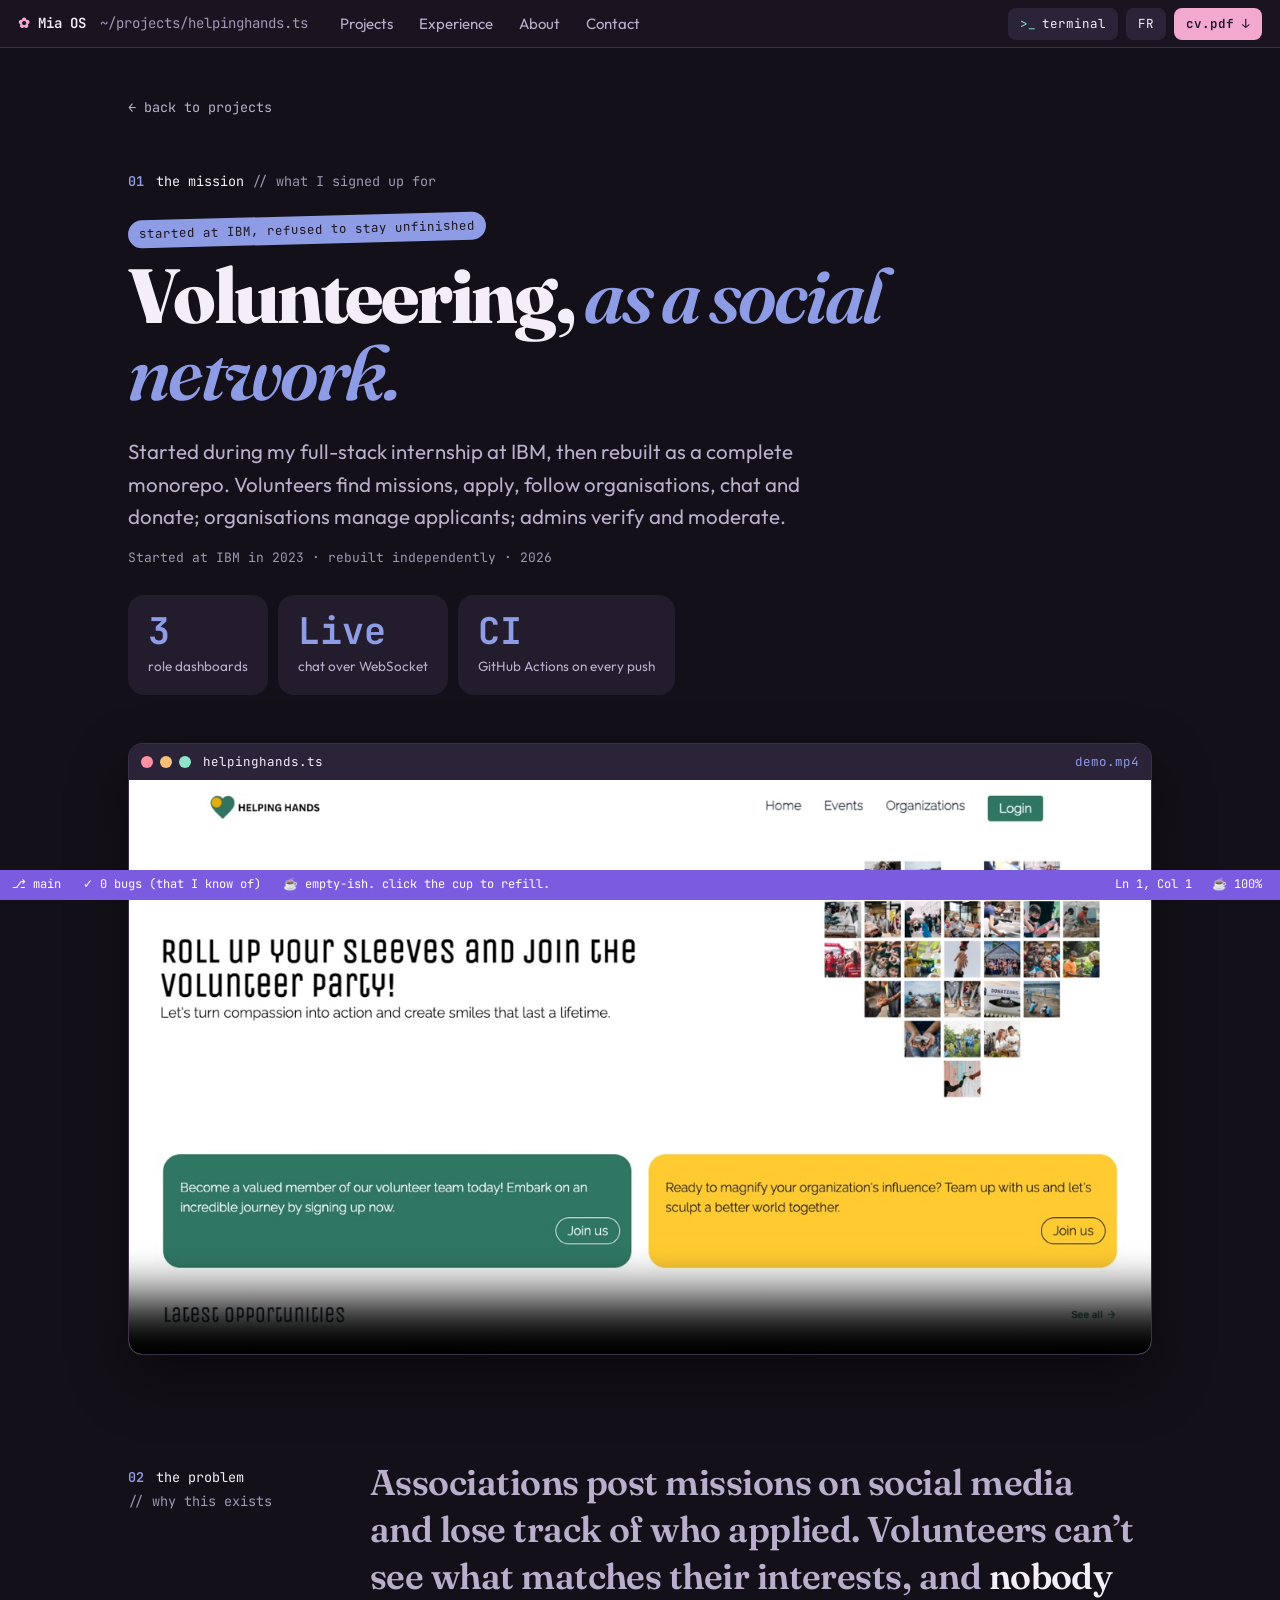
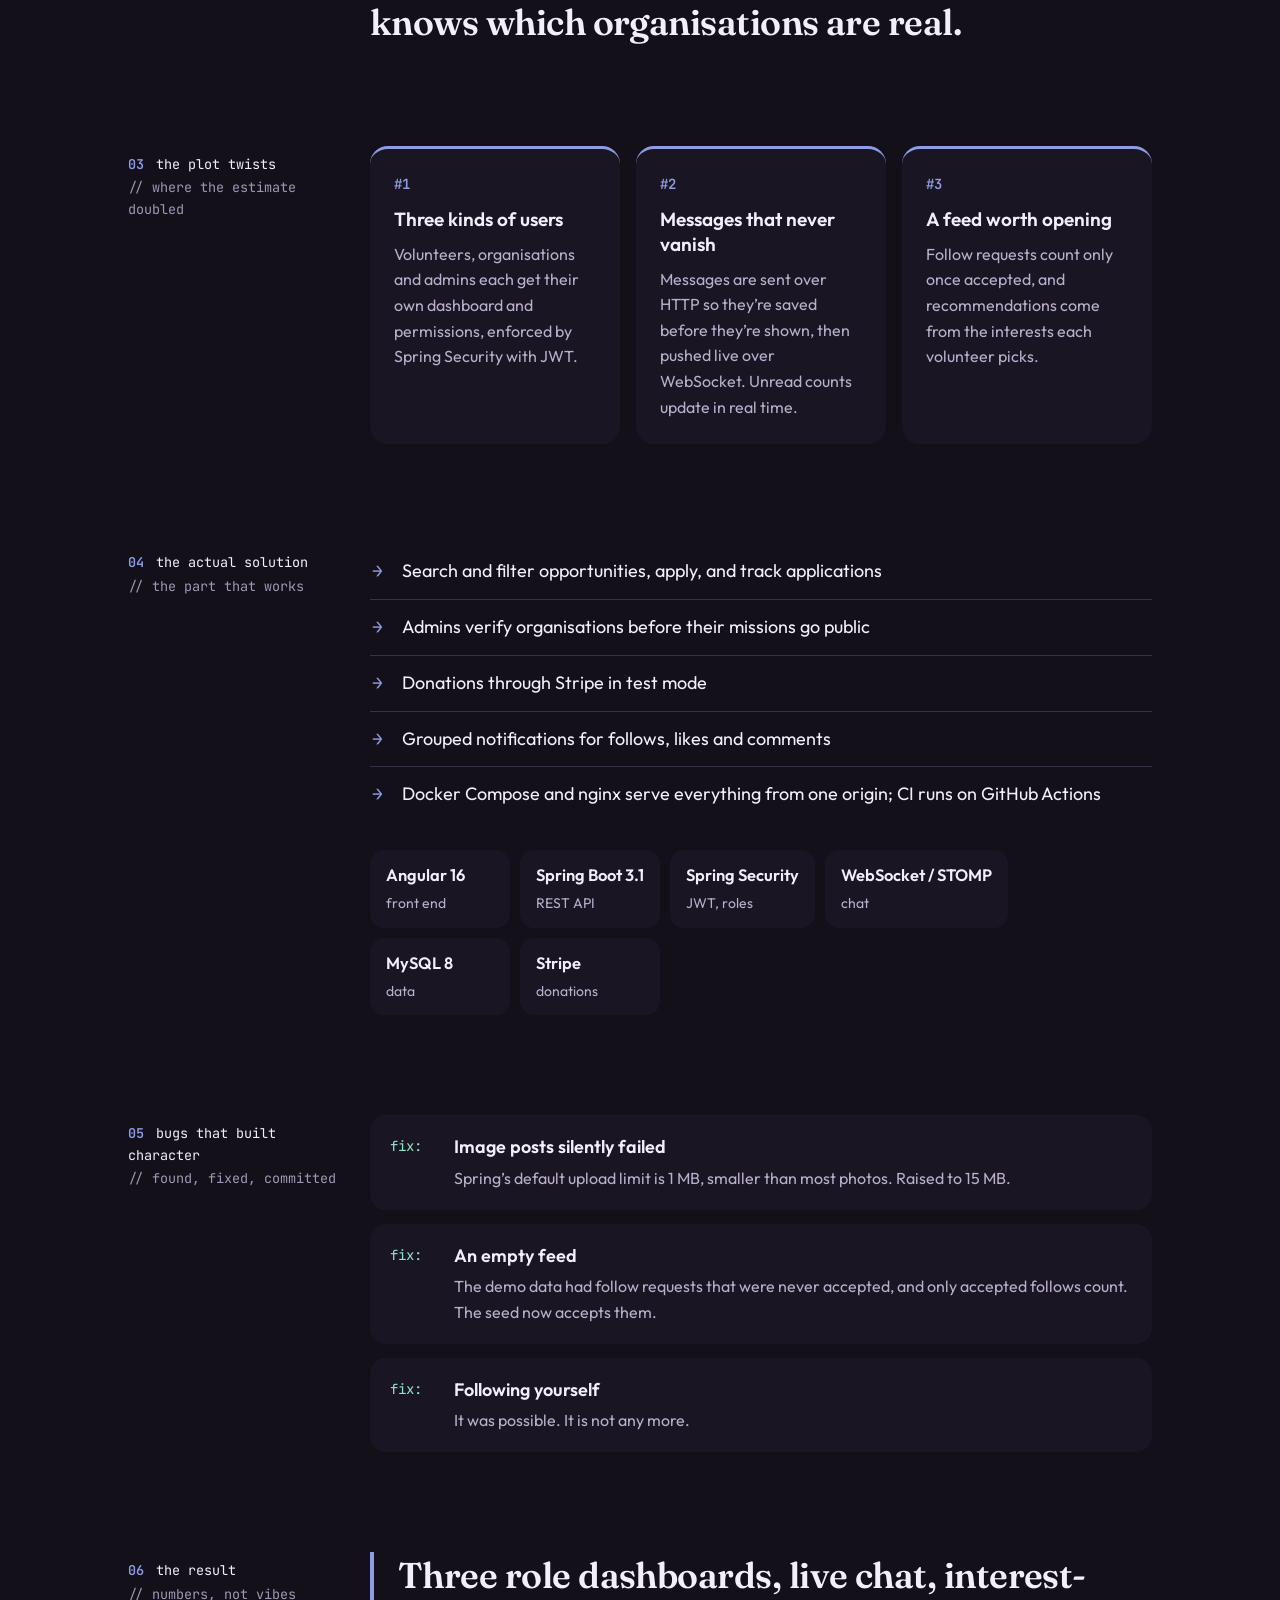
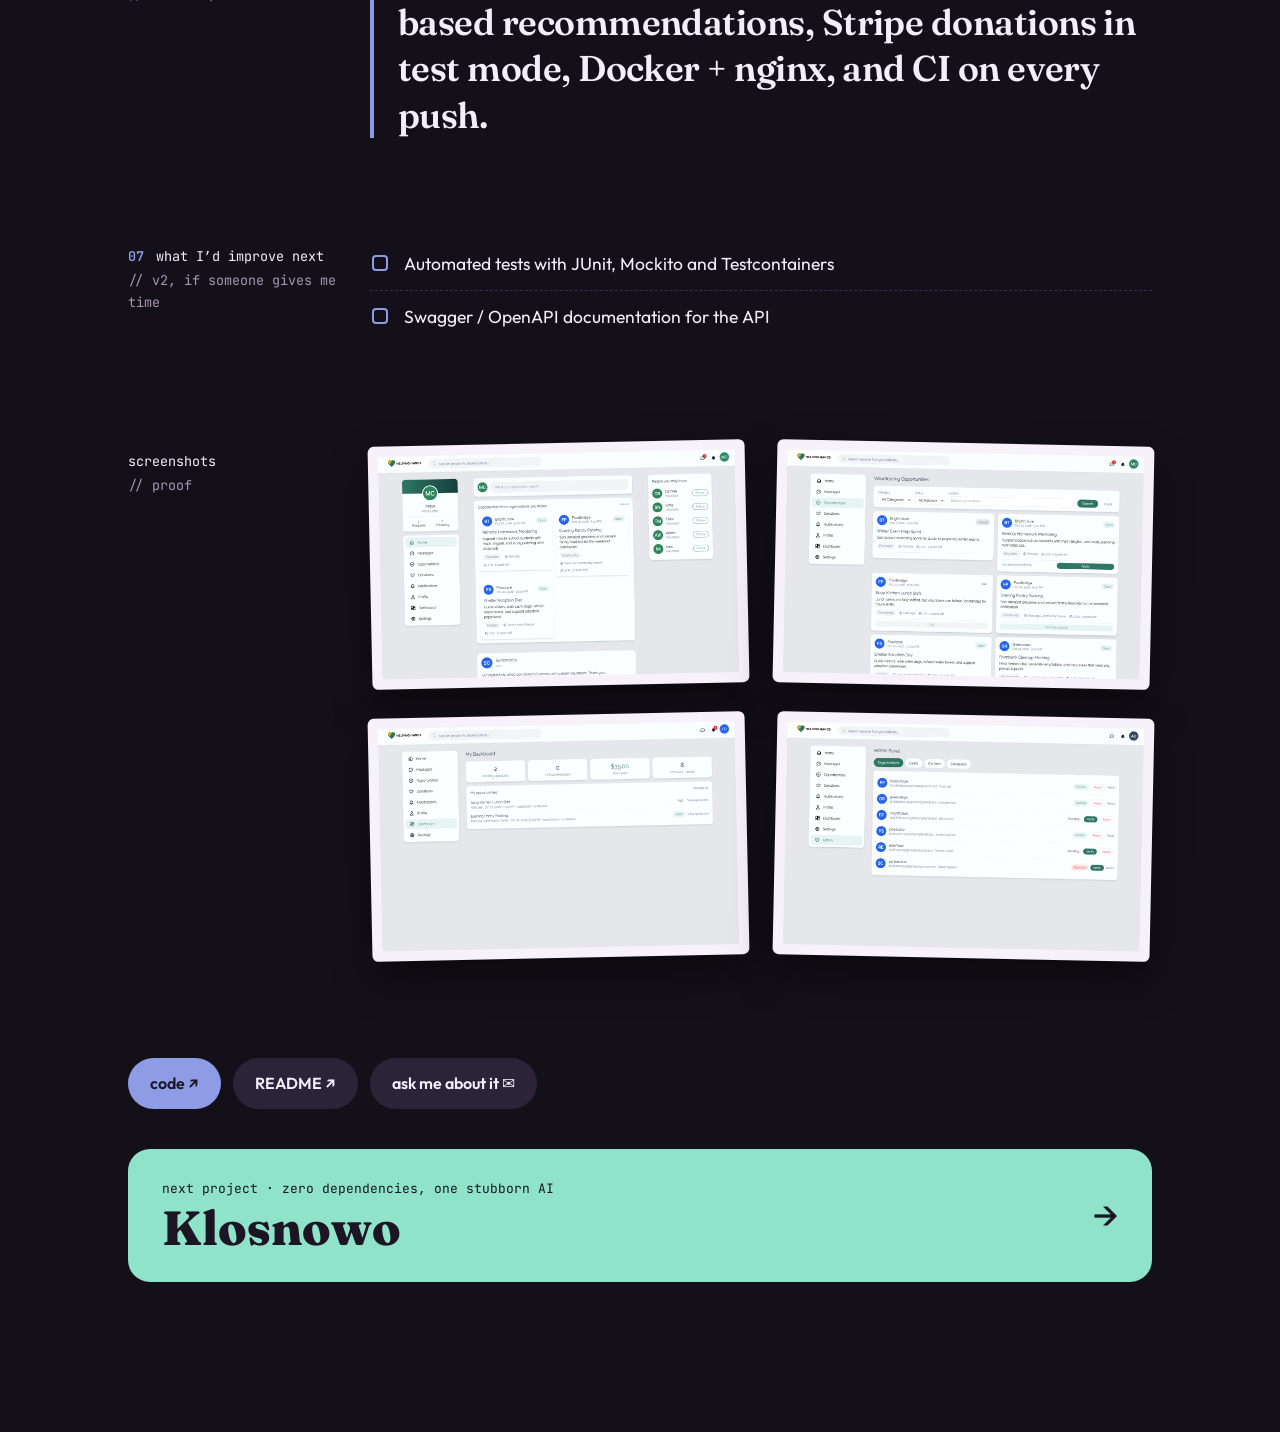
==== commit 9e6fd5b1: "One project per screen with scroll snapping; phone, iPhone and iPad layout fixes" ====
--- a/work/helpinghands/index.html
+++ b/work/helpinghands/index.html
@@ -42,7 +42,7 @@
 
 <footer class="statusbar">
   <span class="hide-sm">⎇ main</span>
-  <button type="button" class="sb-btn" id="bugBtn" data-i18n="sb.bugs">✓ 0 bugs (that I know of)</button>
+  <button type="button" class="sb-btn" id="bugBtn" data-i18n="sb.bugs">✓ 0 bugs<span class="hide-sm"> (that I know of)</span></button>
   <span class="sb-msg" id="sbMsg" aria-live="polite"></span>
   <span class="sb-right"><span class="hide-sm" id="sbLine">Ln 1, Col 1</span><button type="button" class="sb-btn" id="sbCoffee" aria-label="Refill coffee">☕ 100%</button></span>
 </footer>
--- a/css/style.css
+++ b/css/style.css
@@ -35,7 +35,7 @@
 }
 
 *, *::before, *::after { margin: 0; padding: 0; box-sizing: border-box; }
-html { scroll-behavior: smooth; scroll-padding-top: calc(var(--bar) + 32px); }
+html { scroll-behavior: smooth; scroll-padding-top: var(--bar); scroll-snap-type: y proximity; -webkit-text-size-adjust: 100%; text-size-adjust: 100%; }
 body { background: var(--bg); color: var(--text); font-family: var(--sans); font-size: 17px; line-height: 1.6; -webkit-font-smoothing: antialiased; overflow-x: hidden; padding-bottom: var(--status); }
 a { color: inherit; text-decoration: none; }
 img, video { display: block; max-width: 100%; }
@@ -50,7 +50,7 @@
 .skip:focus { top: 12px; }
 
 /* ================= menu bar ================= */
-.menubar { position: sticky; top: 0; z-index: 100; height: var(--bar); display: flex; align-items: center; gap: 20px; padding: 0 18px; background: rgba(26, 21, 34, .92); backdrop-filter: blur(10px); -webkit-backdrop-filter: blur(10px); border-bottom: 1px solid var(--line); }
+.menubar { position: sticky; top: 0; z-index: 100; height: var(--bar); display: flex; align-items: center; gap: 20px; padding: 0 18px; background: rgba(26, 21, 34, .97); backdrop-filter: blur(10px); -webkit-backdrop-filter: blur(10px); border-bottom: 1px solid var(--line); }
 .brand { font-family: var(--mono); font-weight: 600; font-size: 14px; white-space: nowrap; }
 .brand-mark { color: var(--rose); display: inline-block; transition: transform .6s var(--pop); }
 .brand:hover .brand-mark { transform: rotate(180deg); }
@@ -70,7 +70,7 @@
 /* ================= buttons ================= */
 .actions { display: flex; flex-wrap: wrap; gap: 12px; }
 .btn { display: inline-flex; align-items: center; gap: 8px; padding: 13px 22px; border-radius: 999px; font-weight: 600; font-size: 16px; transition: transform .25s var(--pop), background-color .2s, filter .2s; }
-.btn:hover { transform: translateY(-3px) rotate(-1deg); }
+@media (hover: hover) { .btn:hover { transform: translateY(-3px) rotate(-1deg); } }
 .btn:active { transform: translateY(0) scale(.97); }
 .btn-violet { background: var(--violet); color: #fff; }
 .btn-violet:hover { background: var(--violet-2); }
@@ -147,24 +147,21 @@
 .section h2 em { font-weight: 600; }
 .section-head > p:not(.path) { color: var(--muted); font-size: 18px; }
 
-/* ================= projects ================= */
-.projects { display: grid; grid-template-columns: repeat(12, minmax(0, 1fr)); gap: 88px 40px; }
-.proj { grid-column: span 6; min-width: 0; }
-.proj.skin-feature { grid-column: 1 / -1; display: grid; grid-template-columns: minmax(0, 1.45fr) minmax(0, 1fr); gap: 48px; align-items: center; }
-#p-v2v, #p-klosnowo, #p-lbp { grid-column: span 7; }
-#p-lingobingo, #p-helpinghands, #p-togetherly { grid-column: span 5; }
+/* ================= projects: one per screen ================= */
+.projects { display: flex; flex-direction: column; }
+.proj { min-height: calc(100svh - var(--bar) - var(--status)); display: grid; grid-template-columns: minmax(0, 1.2fr) minmax(0, 1fr); gap: 64px; align-items: center; padding: 48px 0; scroll-snap-align: start; }
+.proj:nth-child(even) .proj-media { order: 2; }
 .proj-media { transition: transform .4s var(--pop); }
-.proj:hover .proj-media { transform: translateY(-4px) rotate(-.4deg); }
+@media (hover: hover) { .proj:hover .proj-media { transform: translateY(-4px) rotate(-.4deg); } }
 .shot { display: block; overflow: hidden; }
-.shot img, .shot video { width: 100%; height: auto; aspect-ratio: 16 / 10; object-fit: cover; object-position: top; transition: transform .6s var(--ease); }
-.shot:hover img { transform: scale(1.03); }
-.proj-info { padding: 26px 4px 0; }
-.skin-feature .proj-info { padding: 0; }
+.shot img, .shot video { width: 100%; height: auto; aspect-ratio: 16 / 10; max-height: 52svh; object-fit: cover; object-position: top; transition: transform .6s var(--ease); }
+@media (hover: hover) { .shot:hover img { transform: scale(1.03); } }
+.proj-info { padding: 0; }
+.count { font-family: var(--mono); font-size: 13px; color: var(--faint); margin-bottom: 14px; }
 .label { display: inline-block; font-family: var(--mono); font-size: 12.5px; color: var(--ink); background: var(--accent); padding: 4px 11px; border-radius: 999px; transform: rotate(-1.5deg); margin-bottom: 14px; }
-.proj h3 { font-family: var(--display); font-weight: 800; font-size: clamp(1.9rem, 2.6vw, 2.5rem); line-height: 1.05; letter-spacing: -.02em; margin-bottom: 6px; }
-.skin-feature h3 { font-size: clamp(2.4rem, 3.6vw, 3.4rem); }
+.proj h3 { font-family: var(--display); font-weight: 800; font-size: clamp(2.2rem, 3.4vw, 3.2rem); line-height: 1.05; letter-spacing: -.02em; margin-bottom: 6px; }
 .proj h3 a:hover { color: var(--accent); }
-.role { font-family: var(--mono); font-size: 13px; color: var(--faint); margin-bottom: 12px; }
+.role { font-family: var(--mono); font-size: 13px; color: var(--faint); margin-bottom: 14px; }
 .desc { color: var(--muted); margin-bottom: 20px; max-width: 60ch; }
 .figs { display: flex; flex-wrap: wrap; gap: 10px; margin-bottom: 20px; }
 .fig { background: var(--card); border-radius: 12px; padding: 9px 14px; }
@@ -318,7 +315,7 @@
 .term-out a { color: var(--amber); text-decoration: underline; }
 .term-in { display: flex; gap: 10px; padding: 12px 18px; background: var(--panel); }
 .term-in label { color: var(--mint); white-space: nowrap; }
-.term-in input { flex: 1; min-width: 0; background: none; border: 0; outline: 0; color: var(--text); font: inherit; caret-color: var(--rose); }
+.term-in input { flex: 1; min-width: 0; background: none; border: 0; outline: 0; color: var(--text); font: inherit; font-size: 16px; caret-color: var(--rose); }
 .bugrep { width: min(560px, 92vw); margin: auto; background: var(--paper); color: var(--ink); border-radius: 14px; padding: 26px 28px; box-shadow: var(--shadow); }
 .bug-title { font-family: var(--mono); font-size: 13px; font-weight: 600; color: #A23A74; margin-bottom: 14px; }
 .bug-body { font-family: var(--mono); font-size: 14px; line-height: 1.7; white-space: pre-wrap; margin-bottom: 22px; }
@@ -427,15 +424,22 @@
   .desktop > .s-casa { position: absolute; right: -6px; top: -26px; width: 96px; height: 96px; font-size: 16px; }
   .win-main .win-bar, .win-term .win-bar, .note { cursor: default; }
   main > .section { padding: 92px 28px; }
-  .proj, .proj.skin-feature, #p-v2v, #p-klosnowo, #p-lbp, #p-lingobingo, #p-helpinghands, #p-togetherly { grid-column: 1 / -1; }
-  .proj.skin-feature { grid-template-columns: 1fr; gap: 28px; }
-  .skin-feature .proj-info { padding: 0 4px; }
-  .projects { grid-template-columns: minmax(0, 1fr); gap: 80px; }
-  .proj-media { max-width: 760px; }
   .about { grid-template-columns: 1fr; gap: 48px; }
   .case { padding: 32px 28px 96px; }
   .case-block { grid-template-columns: 1fr; gap: 16px; margin-bottom: 76px; }
   .twists { grid-template-columns: 1fr; }
+}
+@media (max-width: 1100px) and (min-width: 900px) {
+  .proj { gap: 40px; }
+  .shot img, .shot video { max-height: 44svh; }
+  .proj .tags { display: none; }
+}
+@media (max-width: 899px) {
+  .proj { grid-template-columns: minmax(0, 1fr); gap: 28px; align-content: center; padding: 32px 0; }
+  .proj:nth-child(even) .proj-media { order: 0; }
+  .proj-media { width: 100%; max-width: 680px; }
+  .shot img, .shot video { max-height: 30svh; }
+  .bubble.img .shot img, .post .shot img { max-height: 22svh; }
 }
 @media (max-width: 860px) {
   .topnav { display: none; }
@@ -463,5 +467,63 @@
   .next-case { padding: 24px; }
   .bugs li { grid-template-columns: 1fr; gap: 4px; }
   .statusbar { gap: 8px; }
+
+  /* hero: the window right under the buttons, no boot log */
+  .hero h1 { margin-bottom: 18px; }
+  .lead { margin-bottom: 18px; }
+  .status-chip { font-size: 14px; margin-bottom: 20px; }
+  .facts { margin-top: 22px; gap: 6px 16px; font-size: 14px; }
+  .win-term { display: none; }
+  .note { padding: 12px 14px 14px; max-width: 220px; }
+  .note li { font-size: 14px; }
+
+  /* projects: each one fits one phone screen */
+  .proj { gap: 18px; padding: 24px 0; }
+  .proj { gap: 14px; padding: 10px 0; }
+  .shot img, .shot video { max-height: 26svh; }
+  .win-bar { height: 32px; }
+  .telemetry { display: none; }
+  .mc-screen { margin: 12px; }
+  .radar { width: 44px; height: 44px; }
+  .bubble.them { display: -webkit-box; -webkit-line-clamp: 2; -webkit-box-orient: vertical; overflow: hidden; font-size: 13.5px; }
+  .bubble.me:not(.img) { display: none; }
+  .chat-body { padding: 12px; gap: 8px; }
+  .bubble.img { width: 86%; }
+  .flash { padding: 12px 14px 14px; }
+  .flash-tab { padding-bottom: 6px; margin-bottom: 8px; }
+  .flash-q { font-size: 18px; margin-bottom: 6px; }
+  .tty-line { font-size: 12px; padding: 10px 12px 8px; }
+  .tty .shot { margin: 0 12px 12px; }
+  .viewer-ask { font-size: 18px; padding: 12px 14px 8px; }
+  .patches { grid-template-columns: repeat(4, minmax(0, 1fr)); gap: 8px; padding: 0 14px; }
+  .patch figcaption { flex-direction: column; gap: 4px; }
+  .patch button { font-size: 11.5px; padding: 7px 2px; }
+  .viewer-out { min-height: 34px; padding: 8px 14px 10px; font-size: 12px; }
+  .post { padding: 14px; }
+  .post-text { display: none; }
+  .like { margin-top: 8px; padding: 5px 12px; font-size: 12px; }
+  .count { display: inline-block; margin: 0 8px 8px 0; font-size: 12px; }
+  .role { white-space: nowrap; overflow: hidden; text-overflow: ellipsis; }
+  .proj .fig:nth-child(n+3) { display: none; }
+  .flash-tab { display: none; }
+  .bubble.img .shot img, .post .shot img { max-height: 17svh; }
+  .mc-screen { margin: 10px; }
+  .viewer-out { min-height: 0; }
+  .viewer-out:empty { padding: 0 0 12px; }
+  .avatars i { width: 32px; height: 32px; font-size: 11px; }
+  .post-head { margin-bottom: 10px; }
+  .label { font-size: 11.5px; margin-bottom: 8px; }
+  .proj h3 { font-size: 1.9rem; }
+  .role { font-size: 12px; margin-bottom: 8px; }
+  .desc { font-size: 15px; line-height: 1.5; margin-bottom: 12px; display: -webkit-box; -webkit-line-clamp: 3; -webkit-box-orient: vertical; overflow: hidden; }
+  .figs { gap: 6px; margin-bottom: 14px; }
+  .fig { padding: 6px 10px; border-radius: 10px; }
+  .fig b { font-size: 15px; }
+  .fig span { font-size: 11.5px; }
+  .proj .tags { display: none; }
+  .proj .actions .btn { padding: 10px 18px; font-size: 14.5px; }
 }
 .path-inline { color: var(--faint); font-weight: 400; margin-left: 6px; }
+@media (max-width: 899px) { .bubble.img .shot img { max-height: 18svh; } }
+@media (max-width: 600px) { .bubble.them { display: none; } .bubble.img .shot img { max-height: 24svh; } }
+@media (max-width: 400px) { .flash .shot img { max-height: 21svh; } .viewer-ask { font-size: 16px; } }
